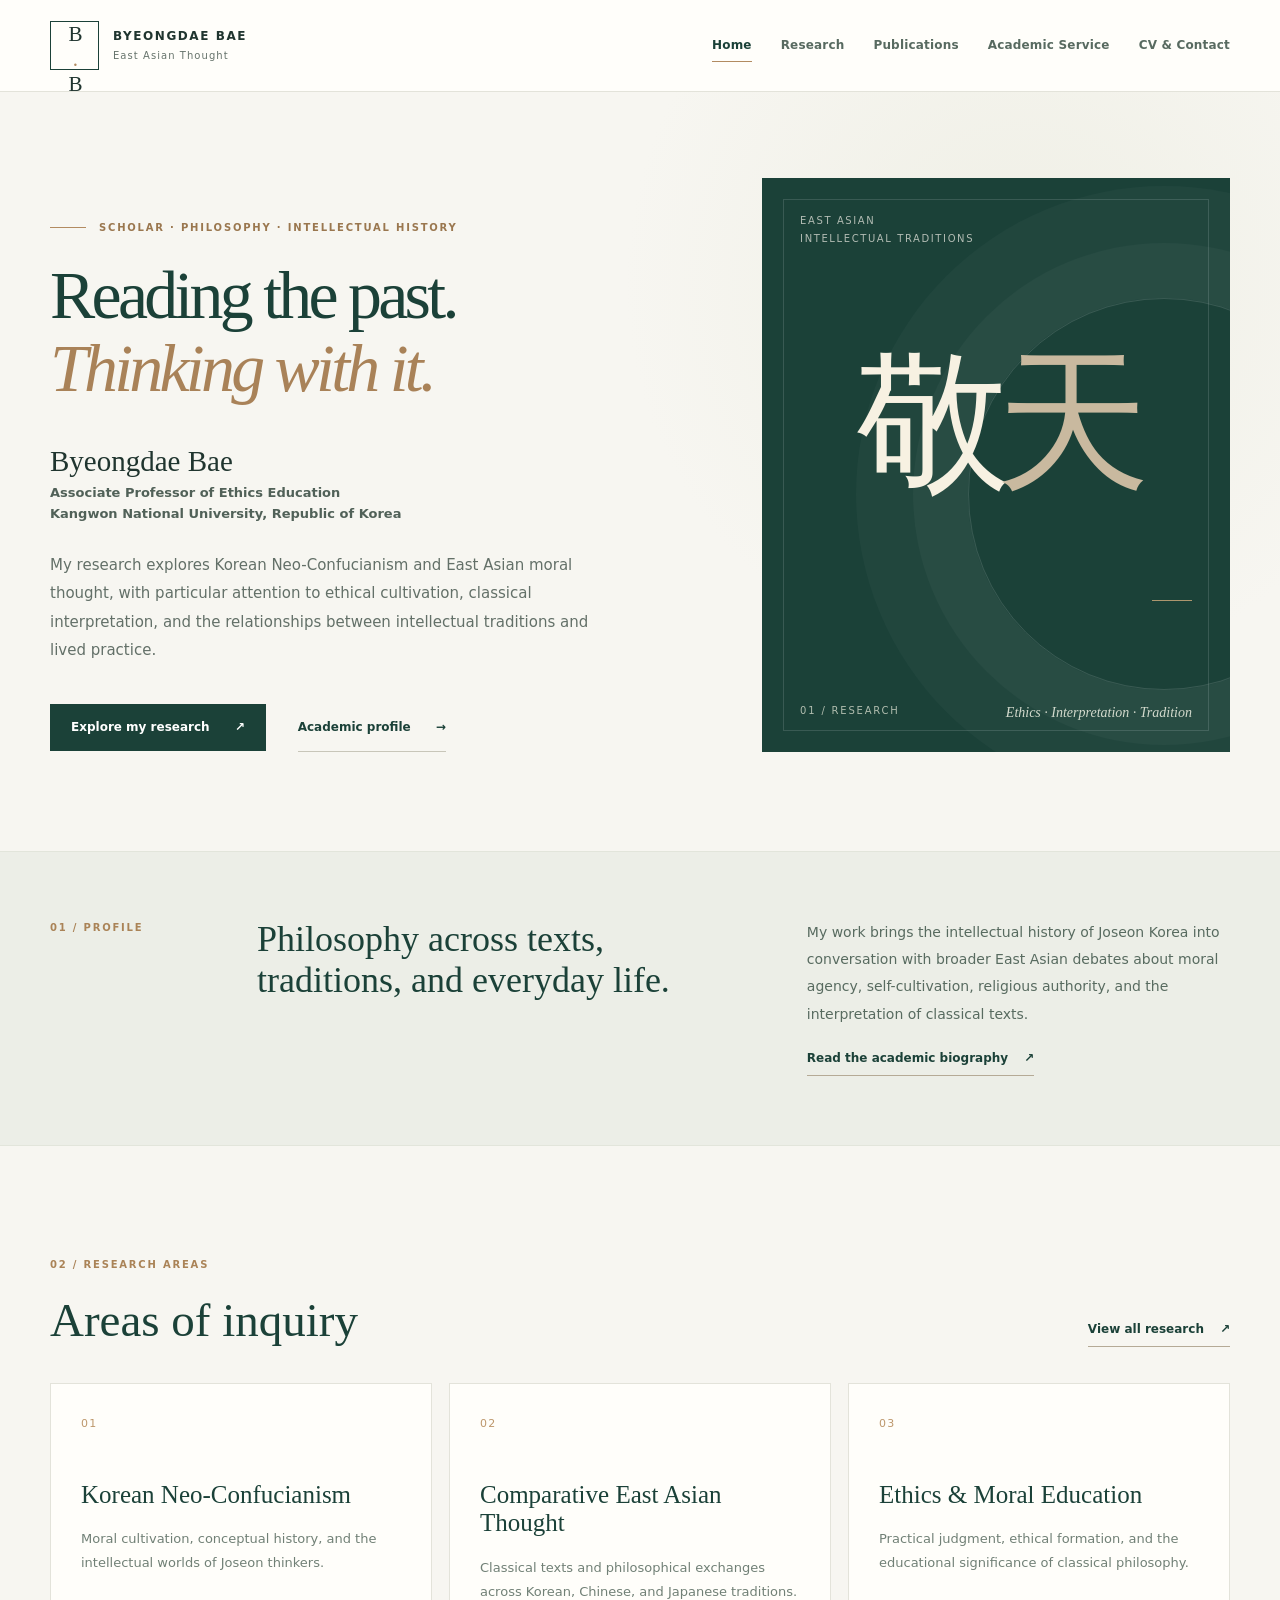
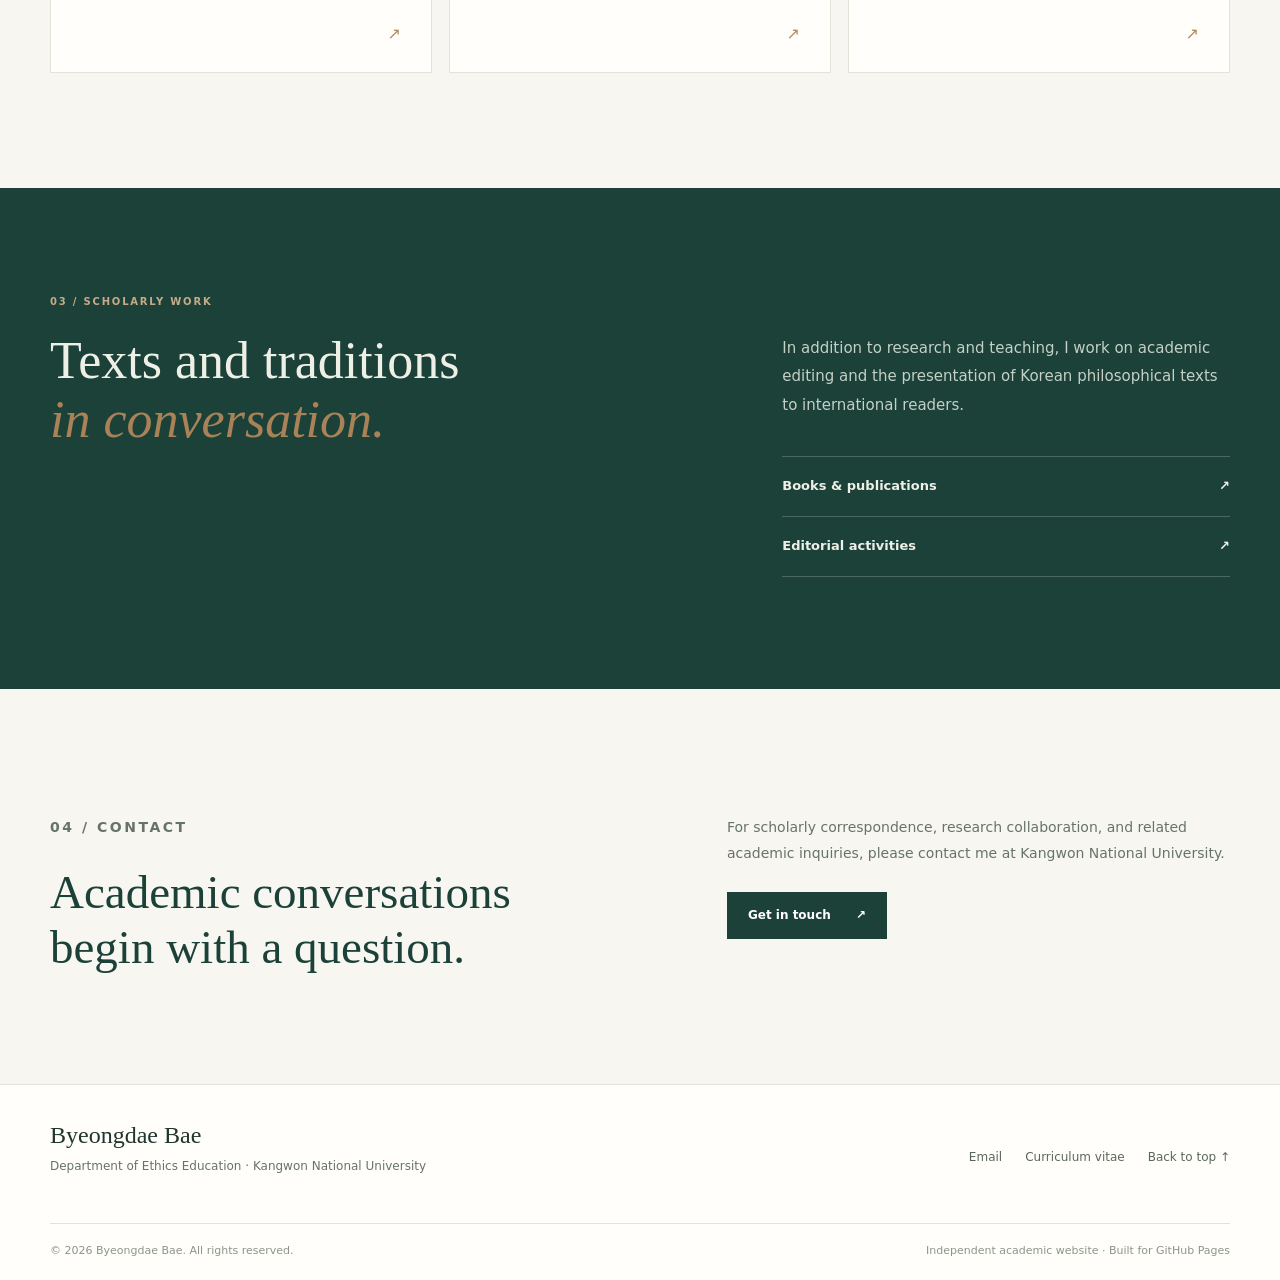
==== index.html @ e77b4639 "Launch Byeongdae Bae academic website" ====
<!doctype html>
<html lang="en"><head><meta charset="utf-8"><meta name="viewport" content="width=device-width, initial-scale=1"><meta name="color-scheme" content="light">
<title>East Asian Thought &amp; Moral Philosophy | Byeongdae Bae</title><meta name="description" content="Academic website of Byeongdae Bae, Associate Professor of Ethics Education at Kangwon National University."><meta name="author" content="Byeongdae Bae">
<meta property="og:type" content="website"><meta property="og:site_name" content="Byeongdae Bae — East Asian Thought"><meta property="og:title" content="East Asian Thought &amp; Moral Philosophy | Byeongdae Bae"><meta property="og:description" content="Academic website of Byeongdae Bae, Associate Professor of Ethics Education at Kangwon National University."><meta property="og:url" content="https://byongdae123-sketch.github.io/index.html">
<link rel="canonical" href="https://byongdae123-sketch.github.io/index.html"><link rel="icon" href="assets/favicon.svg" type="image/svg+xml"><link rel="stylesheet" href="assets/style.css">
</head><body><a class="skip-link" href="#content">Skip to content</a>
<header class="site-header" id="top"><div class="shell nav-shell">
<a class="brand" href="index.html" aria-label="Byeongdae Bae homepage"><span class="brand-mark">B<span class="mark-dot">.</span>B</span><span class="brand-words">BYEONGDAE BAE<small>East Asian Thought</small></span></a>
<button class="nav-toggle" type="button" aria-expanded="false" aria-controls="primary-navigation" aria-label="Open navigation"><span></span><span></span><span></span></button>
<nav class="primary-nav" id="primary-navigation" aria-label="Primary navigation"><a href="index.html" aria-current="page" class="active">Home</a>
<a href="research.html">Research</a>
<a href="publications.html">Publications</a>
<a href="academic-service.html">Academic Service</a>
<a href="cv.html">CV & Contact</a></nav></div></header><main id="content"><section class="hero"><div class="shell hero-grid"><div class="hero-copy"><p class="eyebrow"><span class="eyebrow-line"></span> SCHOLAR · PHILOSOPHY · INTELLECTUAL HISTORY</p>
<h1>Reading the past.<br><em>Thinking with it.</em></h1>
<p class="hero-lead">Byeongdae Bae</p>
<p class="hero-role">Associate Professor of Ethics Education<br>Kangwon National University, Republic of Korea</p>
<p class="hero-desc">My research explores Korean Neo-Confucianism and East Asian moral thought, with particular attention to ethical cultivation, classical interpretation, and the relationships between intellectual traditions and lived practice.</p>
<div class="hero-actions"><a class="button button-primary" href="research.html">Explore my research <span aria-hidden="true">↗</span></a><a class="button button-text" href="cv.html">Academic profile <span aria-hidden="true">→</span></a></div></div>
<div class="hero-art" aria-label="Decorative typographic composition with Chinese characters for reverence and Heaven" role="img"><div class="art-top">EAST ASIAN<br>INTELLECTUAL TRADITIONS</div><div class="art-characters" aria-hidden="true">敬<span>天</span></div><div class="art-rule"></div><p>Ethics · Interpretation · Tradition</p><div class="art-index">01 / RESEARCH</div></div></div></section>
<section class="intro-band"><div class="shell band-grid"><span class="section-index">01 / PROFILE</span><div><h2>Philosophy across texts,<br>traditions, and everyday life.</h2></div><div><p>My work brings the intellectual history of Joseon Korea into conversation with broader East Asian debates about moral agency, self-cultivation, religious authority, and the interpretation of classical texts.</p><a class="inline-link" href="cv.html">Read the academic biography <span aria-hidden="true">↗</span></a></div></div></section>
<section class="section shell"><div class="section-heading"><div><p class="section-index">02 / RESEARCH AREAS</p><h2>Areas of inquiry</h2></div><a class="inline-link" href="research.html">View all research <span aria-hidden="true">↗</span></a></div>
<div class="research-grid"><a class="research-card" href="research.html#neo-confucianism"><span class="card-no">01</span><h3>Korean Neo-Confucianism</h3><p>Moral cultivation, conceptual history, and the intellectual worlds of Joseon thinkers.</p><span class="card-arrow">↗</span></a>
<a class="research-card" href="research.html#comparative"><span class="card-no">02</span><h3>Comparative East Asian Thought</h3><p>Classical texts and philosophical exchanges across Korean, Chinese, and Japanese traditions.</p><span class="card-arrow">↗</span></a>
<a class="research-card" href="research.html#ethics"><span class="card-no">03</span><h3>Ethics & Moral Education</h3><p>Practical judgment, ethical formation, and the educational significance of classical philosophy.</p><span class="card-arrow">↗</span></a></div></section>
<section class="dark-panel"><div class="shell dark-grid"><div><p class="section-index section-index-light">03 / SCHOLARLY WORK</p><h2>Texts and traditions<br><em>in conversation.</em></h2></div><div class="dark-copy"><p>In addition to research and teaching, I work on academic editing and the presentation of Korean philosophical texts to international readers.</p><div class="dark-links"><a href="publications.html">Books & publications <span>↗</span></a><a href="academic-service.html">Editorial activities <span>↗</span></a></div></div></div></section>
<section class="section shell final-cta"><div><p class="section-index">04 / CONTACT</p><h2>Academic conversations<br>begin with a question.</h2></div><div><p>For scholarly correspondence, research collaboration, and related academic inquiries, please contact me at Kangwon National University.</p><a class="button button-primary" href="mailto:ethicslove@kangwon.ac.kr">Get in touch <span aria-hidden="true">↗</span></a></div></section></main><footer class="site-footer"><div class="shell footer-inner"><div><strong>Byeongdae Bae</strong><p>Department of Ethics Education · Kangwon National University</p></div><div class="footer-links"><a href="mailto:ethicslove@kangwon.ac.kr">Email</a><a href="cv.html">Curriculum vitae</a><a href="#top">Back to top ↑</a></div></div><div class="shell footer-bottom"><span>© <span id="year">2026</span> Byeongdae Bae. All rights reserved.</span><span>Independent academic website · Built for GitHub Pages</span></div></footer>
<script src="assets/main.js" defer></script></body></html>
---- assets/style.css ----
:root{--cream:#f7f6f1;--paper:#fffefa;--ink:#20352f;--green:#1b4138;--muted:#66736b;--copper:#b28b61;--border:#e3e3da;--serif:Georgia,"Times New Roman",serif;--sans:system-ui,-apple-system,"Segoe UI",Arial,sans-serif}
*{box-sizing:border-box}html{scroll-behavior:smooth}body{margin:0;background:var(--cream);color:var(--ink);font:16px/1.75 var(--sans);-webkit-font-smoothing:antialiased}a{color:inherit;text-decoration:none}a:hover{color:#a87943}a:focus-visible,button:focus-visible{outline:3px solid var(--copper);outline-offset:4px}h1,h2,h3{font:400 1em/1.15 var(--serif);margin:0}h1{letter-spacing:-.045em}p{margin:.3rem 0 1rem}.shell{width:min(1180px,calc(100% - 88px));margin-inline:auto}.skip-link{position:absolute;top:-70px;left:12px;background:var(--green);color:#fff;padding:9px 17px;z-index:100}.skip-link:focus{top:10px}.site-header{background:var(--paper);border-bottom:1px solid var(--border);position:relative;z-index:20}.nav-shell{min-height:91px;display:flex;align-items:center;justify-content:space-between;gap:25px}.brand{display:flex;gap:14px;align-items:center;min-width:230px}.brand-mark{border:1px solid var(--green);width:49px;height:49px;display:grid;place-items:center;font:21px var(--serif);letter-spacing:-.09em}.mark-dot{color:var(--copper)}.brand-words{font-size:12px;line-height:1.3;font-weight:730;letter-spacing:.13em}.brand-words small{display:block;font-size:10px;font-weight:400;letter-spacing:.105em;color:var(--muted);margin-top:4px}.primary-nav{display:flex;align-items:center;gap:29px}.primary-nav a{font-size:12px;font-weight:600;color:#586a60;letter-spacing:.015em;padding:13px 0;white-space:nowrap;position:relative}.primary-nav a.active,.primary-nav a:hover{color:var(--green)}.primary-nav a.active:after{content:"";position:absolute;left:0;right:0;bottom:7px;height:1px;background:var(--copper)}.nav-toggle{display:none}.hero{overflow:hidden;background:radial-gradient(circle at 80% 25%,#efefe5 0,transparent 34%),var(--cream)}.hero-grid{display:grid;grid-template-columns:1.16fr .84fr;align-items:stretch;gap:66px;padding:86px 0 99px}.hero-copy{padding-top:38px}.eyebrow{display:flex;align-items:center;gap:13px;font-size:10px;letter-spacing:.18em;font-weight:700;color:#9a774f;line-height:1.4}.eyebrow-line{width:36px;height:1px;background:var(--copper)}.hero h1{font-size:clamp(52px,5.3vw,86px);line-height:1.08;margin:24px 0 40px;letter-spacing:-.055em;color:var(--green)}.hero h1 em,.dark-panel h2 em{font-weight:400;color:#a98258}.hero-lead{font:29px var(--serif);margin:0 0 4px}.hero-role{font-size:13px;line-height:1.6;font-weight:630;color:#516158;margin-bottom:26px}.hero-desc{max-width:540px;color:#637068;line-height:1.9;font-size:15px}.hero-actions{display:flex;align-items:center;gap:32px;margin-top:39px;flex-wrap:wrap}.button{display:inline-flex;align-items:center;justify-content:center;gap:25px;padding:13px 21px;min-height:46px;font-size:12px;font-weight:700;transition:.2s}.button:hover{transform:translateY(-2px)}.button-primary{background:var(--green);color:white}.button-primary:hover{background:#326154;color:#fff}.button-text{padding-left:0;padding-right:0;border-bottom:1px solid #c8c6b9;color:var(--green)}.hero-art{min-height:560px;background:var(--green);color:#f2f0e8;position:relative;overflow:hidden;display:flex;flex-direction:column;justify-content:space-between;padding:34px 38px 31px;isolation:isolate}.hero-art:before{content:"";position:absolute;inset:21px;border:1px solid #fff2;z-index:-1}.hero-art:after{content:"";position:absolute;right:-130px;top:120px;width:390px;height:390px;border:1px solid #fff2;border-radius:50%;box-shadow:0 0 0 55px #ffffff08,0 0 0 112px #ffffff07;z-index:-1}.art-top{font-size:10px;letter-spacing:.16em;line-height:1.8;opacity:.7}.art-characters{align-self:center;font-family:"Noto Serif CJK KR","Nanum Myeongjo","Songti SC",serif;font-size:clamp(105px,12vw,184px);line-height:1;color:#f7f1e2;letter-spacing:-.09em;white-space:nowrap}.art-characters span{color:#c9b99f}.art-rule{width:40px;height:1px;background:#ad966e;margin-left:auto}.hero-art p{text-align:right;font:italic 14px var(--serif);color:#d2d9cc;margin-bottom:0}.art-index{font-size:10px;letter-spacing:.18em;color:#b1bdaf;position:absolute;bottom:32px;left:38px}.intro-band{background:#eceee7;border-block:1px solid #e2e5db}.band-grid{display:grid;grid-template-columns:165px 1.2fr 1fr;gap:42px;padding:67px 0 69px;align-items:start}.section-index{color:#aa8357;letter-spacing:.18em;font-size:10px;font-weight:750;margin:0 0 20px}.intro-band h2{font-size:36px;color:var(--green)}.intro-band p{font-size:14px;color:#586b60;line-height:1.95;margin:0 0 15px}.inline-link{font-size:12px;color:var(--green);border-bottom:1px solid #b5aa96;padding-bottom:6px;font-weight:700;display:inline-flex;gap:16px;align-items:center}.section{padding:110px 0 115px}.section-heading{display:flex;align-items:flex-end;justify-content:space-between;margin-bottom:36px;gap:25px}.section-heading h2,.final-cta h2{font-size:47px;color:var(--green)}.research-grid{display:grid;grid-template-columns:repeat(3,1fr);gap:17px}.research-card{min-height:287px;background:var(--paper);padding:30px 30px 24px;border:1px solid var(--border);display:flex;flex-direction:column;position:relative;transition:.2s}.research-card:hover{border-color:#b8a28b;transform:translateY(-3px);color:var(--ink)}.card-no{font-size:11px;letter-spacing:.12em;color:#bd976b}.research-card h3{font-size:25px;margin:47px 0 13px;color:var(--green)}.research-card p{color:#718076;font-size:13px;line-height:1.85}.card-arrow{margin-top:auto;align-self:flex-end;color:var(--copper)}.dark-panel{background:var(--green);color:#eef0e7}.dark-grid{padding:105px 0 112px;display:grid;grid-template-columns:1.18fr .82fr;gap:88px}.section-index-light{color:#c6ab89}.dark-panel h2{font-size:52px}.dark-copy{padding-top:36px}.dark-copy p{font-size:15px;color:#c5d0c6;line-height:1.9;margin-bottom:37px}.dark-links{border-top:1px solid #ffffff35}.dark-links a{display:flex;justify-content:space-between;padding:18px 0;border-bottom:1px solid #ffffff35;font-size:13px;font-weight:700}.dark-links a:hover{color:#d8b187}.final-cta{display:grid;grid-template-columns:1fr .85fr;gap:85px;padding:100px 0 110px}.final-cta p{font-size:14px;line-height:1.9;color:var(--muted);margin:25px 0}.site-footer{background:var(--paper);border-top:1px solid var(--border)}.footer-inner{display:flex;justify-content:space-between;gap:25px;padding:37px 0 30px}.footer-inner strong{font:24px var(--serif)}.footer-inner p{color:var(--muted);font-size:12px}.footer-links{display:flex;gap:23px;font-size:12px;color:#5b675d;align-items:center}.footer-bottom{display:flex;justify-content:space-between;border-top:1px solid var(--border);padding:17px 0 19px;color:#8b958b;font-size:11px;gap:15px}.page-hero{padding:83px 0 76px;border-bottom:1px solid var(--border)}.page-hero h1{font-size:clamp(56px,7.4vw,95px);color:var(--green);margin:17px 0 18px}.page-intro{font:22px/1.55 var(--serif);color:#596a5f;max-width:780px;margin:0}.page-body{padding:35px 0 100px}.topic{display:grid;grid-template-columns:125px 1fr;gap:40px;border-bottom:1px solid var(--border);padding:49px 0 53px;scroll-margin-top:30px}.topic-num{font-size:13px;color:#b59162;letter-spacing:.1em}.topic h2{font-size:36px;color:var(--green);margin:0 0 17px}.topic p{max-width:795px;color:#5f7165;line-height:1.95;font-size:15px}.topic-tags{display:flex;flex-wrap:wrap;gap:10px;margin-top:25px}.topic-tags span{font-size:11px;border:1px solid #d8d9ce;padding:6px 11px;color:#758278;background:#fdfcf8}.understated-cta{border-top:1px solid var(--border);padding:44px 0 94px}.understated-cta h2{font-size:31px}.understated-cta p{font-size:14px;color:var(--muted)}.pub-section{padding:42px 0 56px;border-bottom:1px solid var(--border)}.pub-section h2{font-size:37px;color:var(--green);margin-bottom:22px}.publication{background:#fffefa;border:1px solid var(--border);padding:27px 31px;margin:15px 0}.publication.featured-pub{border-left:4px solid var(--copper)}.pub-label{font-size:10px;font-weight:700;color:#a9855c;letter-spacing:.15em;margin:0 0 14px}.publication h2{font-size:31px}.publication h3{font-size:27px;color:var(--green);max-width:800px;line-height:1.33;margin:0 0 18px}.publication p{font-size:14px;line-height:1.85;color:#5b6c61;max-width:820px}.publication .pub-note{color:#849087;font-size:12px}.cv-layout{padding:80px 0 105px;display:grid;grid-template-columns:minmax(0,1fr) 325px;gap:92px}.cv-section{padding-bottom:34px;margin-bottom:35px;border-bottom:1px solid var(--border)}.cv-section h2{font-size:33px;color:var(--green);margin-bottom:24px}.cv-row{display:grid;grid-template-columns:128px 1fr;gap:23px;margin:22px 0}.cv-row>span{font-size:12px;color:#aa8357}.cv-row strong{font-size:14px;color:#28483f}.cv-row p{font-size:13px;line-height:1.75;color:#68776c}.contact-card{background:var(--green);padding:30px 27px;color:white}.contact-card h2{font-size:29px;margin:16px 0}.contact-card p{font-size:13px;line-height:1.85;color:#d3dbd0}.contact-card .eyebrow{color:#d0b08d}.email-link{display:inline-block;word-break:break-word;border-bottom:1px solid #b1a080;font-size:13px;padding-bottom:5px;margin:16px 0;color:#fff}.email-link:hover{color:#e6c5a0}.contact-card .contact-small{font-size:12px;color:#b8c9be}.aside-note{padding:33px 5px}.aside-note h3{font-size:22px}.aside-note p{font-size:13px;line-height:1.85;color:#67776b}.error-hero{min-height:62vh}.error-hero .button{margin-top:30px}
@media(max-width:1020px){.shell{width:min(100% - 52px,1180px)}.primary-nav{gap:14px}.primary-nav a{font-size:11px}.hero-grid{gap:35px}.hero-art{min-height:490px}.band-grid{grid-template-columns:110px 1fr 1fr;gap:23px}.intro-band h2{font-size:30px}.research-card{padding:24px}.research-card h3{font-size:22px}.cv-layout{gap:40px}}
@media(max-width:760px){.shell{width:min(100% - 36px,1180px)}.nav-shell{min-height:76px}.brand{min-width:0}.brand-mark{height:43px;width:43px}.nav-toggle{display:flex;width:42px;height:42px;flex-direction:column;justify-content:center;gap:6px;border:1px solid #d5d9d0;background:transparent;padding:10px;cursor:pointer}.nav-toggle span{width:100%;height:1px;background:var(--green)}.primary-nav{display:none;position:absolute;top:76px;left:0;right:0;flex-direction:column;align-items:stretch;background:var(--paper);padding:10px 19px 22px;box-shadow:0 20px 26px #20352f16;border-bottom:1px solid var(--border);gap:0}.primary-nav.open{display:flex}.primary-nav a{font-size:13px;padding:11px 5px;border-bottom:1px solid var(--border)}.primary-nav a.active:after{display:none}.hero-grid{grid-template-columns:1fr;gap:36px;padding:35px 0 55px}.hero-copy{padding-top:5px}.hero h1{font-size:clamp(49px,10vw,70px);margin:20px 0 28px}.hero-art{min-height:360px}.art-characters{font-size:130px}.hero-actions{gap:20px}.band-grid{grid-template-columns:1fr;gap:12px;padding:44px 0 47px}.intro-band h2{font-size:33px}.section{padding:69px 0 76px}.section-heading h2,.final-cta h2{font-size:38px}.research-grid{grid-template-columns:1fr}.research-card{min-height:226px}.research-card h3{margin-top:26px}.dark-grid{grid-template-columns:1fr;gap:5px;padding:72px 0}.dark-panel h2{font-size:40px}.dark-copy{padding-top:13px}.final-cta{grid-template-columns:1fr;gap:8px;padding:65px 0 70px}.footer-inner,.footer-bottom{flex-direction:column;gap:14px}.footer-links{flex-wrap:wrap}.page-hero{padding:54px 0 55px}.page-hero h1{font-size:58px}.page-intro{font-size:20px}.topic{grid-template-columns:1fr;gap:4px;padding:39px 0}.topic h2{font-size:30px}.cv-layout{grid-template-columns:1fr;gap:15px;padding-top:55px}.publication{padding:23px}.publication h3{font-size:24px}}
@media(max-width:460px){.brand-words{font-size:10px}.brand-words small{font-size:9px}.hero h1{font-size:44px}.hero-lead{font-size:25px}.hero-art{min-height:300px;padding:28px}.art-characters{font-size:100px}.art-index{left:28px;bottom:25px}.hero-actions{align-items:flex-start}.button-text{font-size:11px}.cv-row{grid-template-columns:1fr;gap:3px}.section-heading{align-items:flex-start;flex-direction:column}.page-hero h1{font-size:50px}}
@media(prefers-reduced-motion:reduce){html{scroll-behavior:auto}*,*::before,*::after{transition:none!important}}@media print{.site-header,.site-footer,.hero-actions,.button,.nav-toggle{display:none!important}body{background:white;color:black}.shell{width:100%}.page-hero{padding:25px 0}.cv-layout{grid-template-columns:1fr 250px;gap:28px}.contact-card{background:white;color:black;border:1px solid #aaa}}
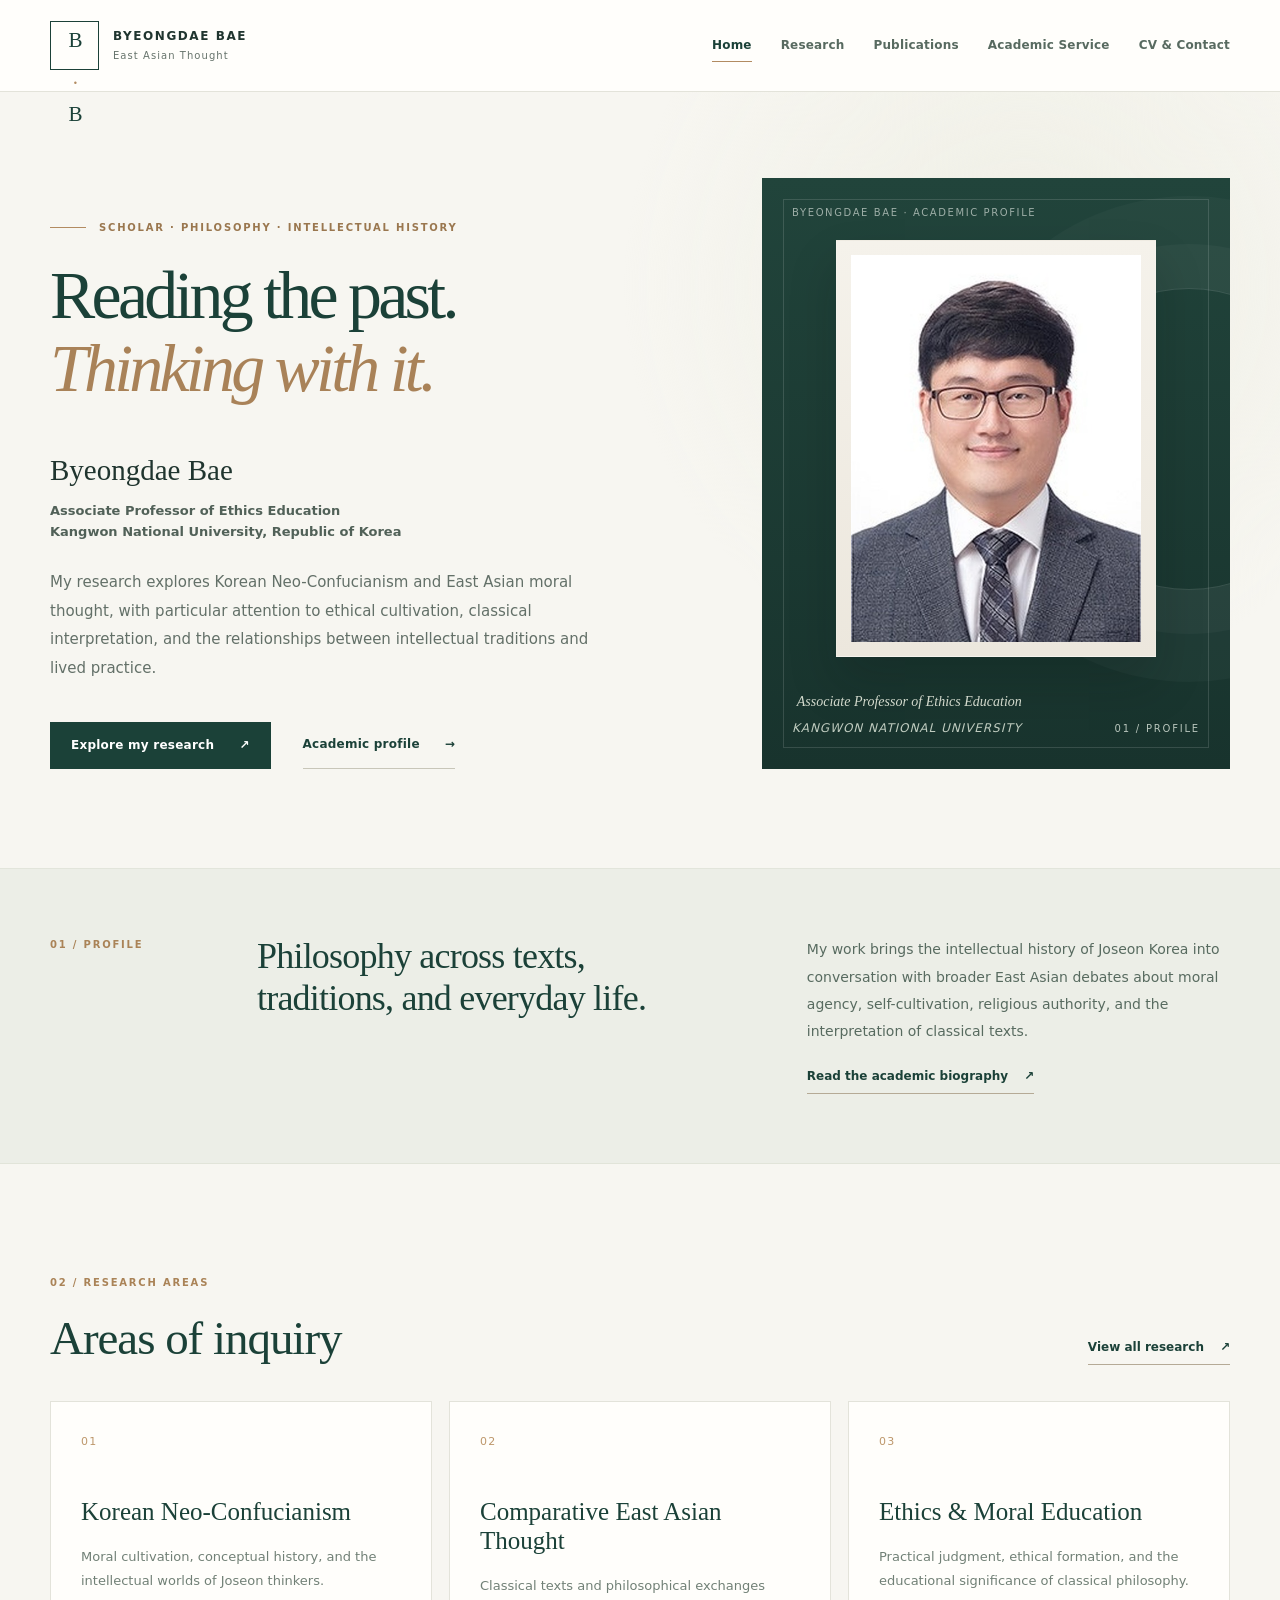
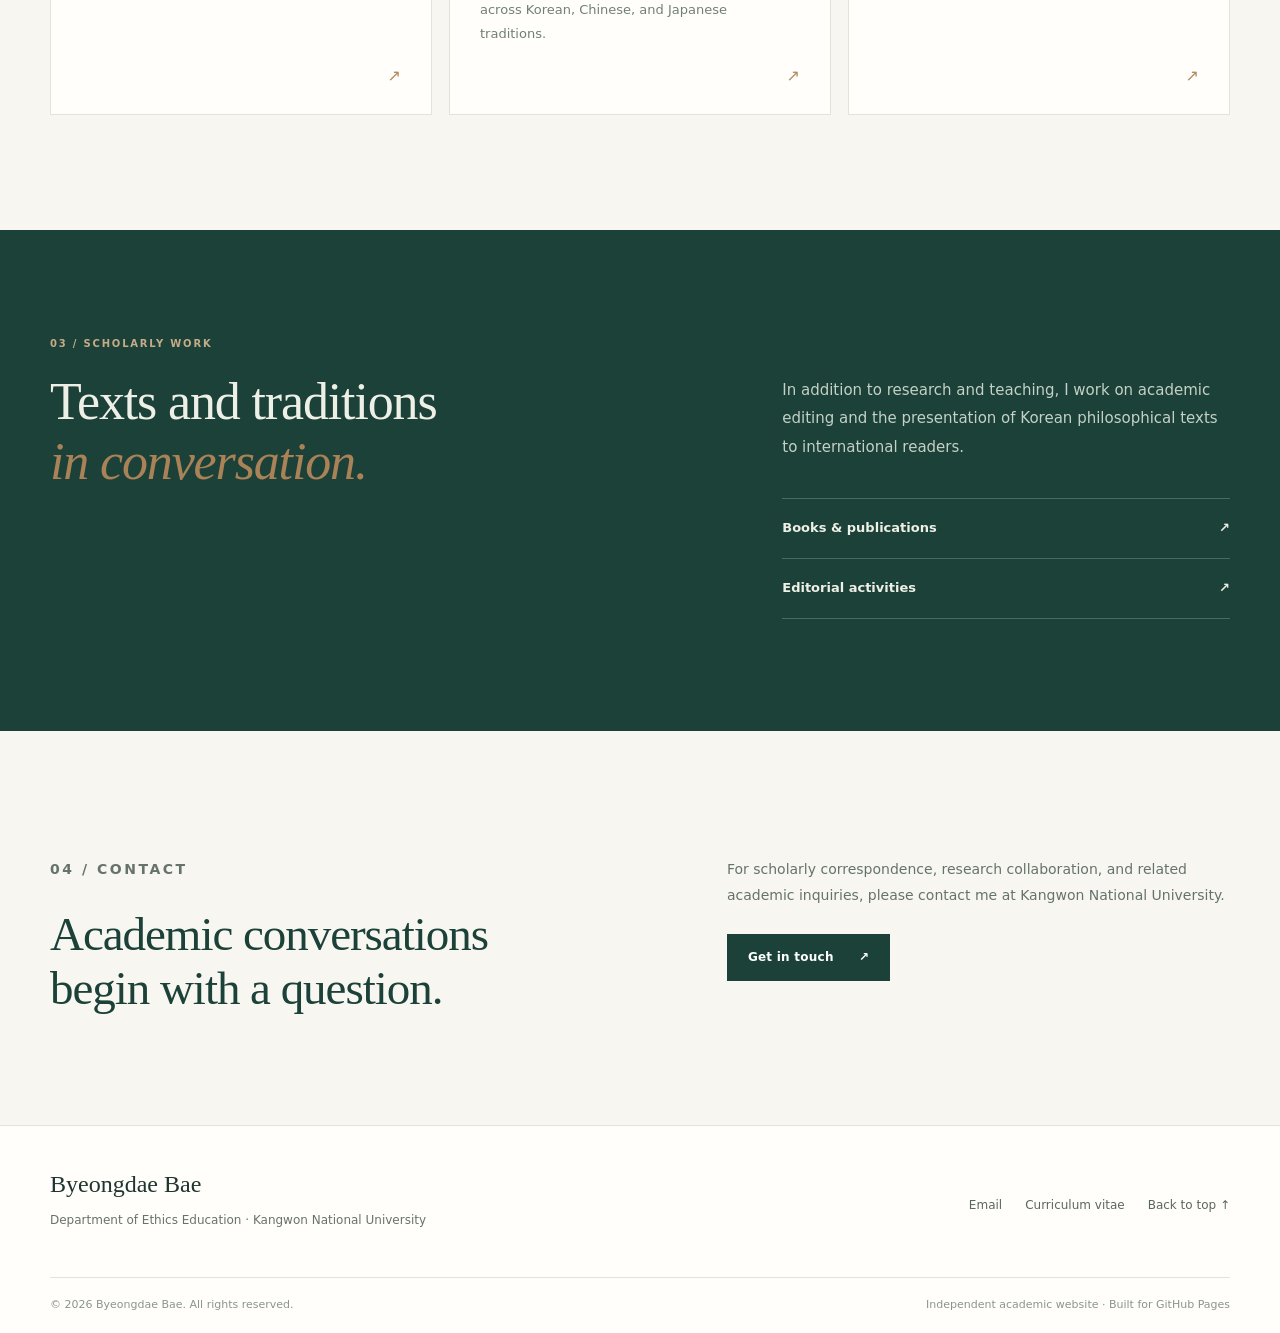
==== commit e4f854b9: "Add professional photos to homepage and academic CV" ====
--- a/index.html
+++ b/index.html
@@ -17,7 +17,7 @@
 <p class="hero-role">Associate Professor of Ethics Education<br>Kangwon National University, Republic of Korea</p>
 <p class="hero-desc">My research explores Korean Neo-Confucianism and East Asian moral thought, with particular attention to ethical cultivation, classical interpretation, and the relationships between intellectual traditions and lived practice.</p>
 <div class="hero-actions"><a class="button button-primary" href="research.html">Explore my research <span aria-hidden="true">↗</span></a><a class="button button-text" href="cv.html">Academic profile <span aria-hidden="true">→</span></a></div></div>
-<div class="hero-art" aria-label="Decorative typographic composition with Chinese characters for reverence and Heaven" role="img"><div class="art-top">EAST ASIAN<br>INTELLECTUAL TRADITIONS</div><div class="art-characters" aria-hidden="true">敬<span>天</span></div><div class="art-rule"></div><p>Ethics · Interpretation · Tradition</p><div class="art-index">01 / RESEARCH</div></div></div></section>
+<div class="hero-art hero-portrait" aria-label="Portrait of Byeongdae Bae"><div class="portrait-meta">BYEONGDAE BAE · ACADEMIC PROFILE</div><figure class="portrait-frame"><img src="assets/profile-headshot.jpg" alt="Portrait of Byeongdae Bae in a suit and tie."></figure><div class="portrait-note"><p class="portrait-caption">Associate Professor of Ethics Education<span>Kangwon National University</span></p><div class="art-index">01 / PROFILE</div></div></div></div></section>
 <section class="intro-band"><div class="shell band-grid"><span class="section-index">01 / PROFILE</span><div><h2>Philosophy across texts,<br>traditions, and everyday life.</h2></div><div><p>My work brings the intellectual history of Joseon Korea into conversation with broader East Asian debates about moral agency, self-cultivation, religious authority, and the interpretation of classical texts.</p><a class="inline-link" href="cv.html">Read the academic biography <span aria-hidden="true">↗</span></a></div></div></section>
 <section class="section shell"><div class="section-heading"><div><p class="section-index">02 / RESEARCH AREAS</p><h2>Areas of inquiry</h2></div><a class="inline-link" href="research.html">View all research <span aria-hidden="true">↗</span></a></div>
 <div class="research-grid"><a class="research-card" href="research.html#neo-confucianism"><span class="card-no">01</span><h3>Korean Neo-Confucianism</h3><p>Moral cultivation, conceptual history, and the intellectual worlds of Joseon thinkers.</p><span class="card-arrow">↗</span></a>
--- a/assets/style.css
+++ b/assets/style.css
@@ -1,6 +1,11 @@
-:root{--cream:#f7f6f1;--paper:#fffefa;--ink:#20352f;--green:#1b4138;--muted:#66736b;--copper:#b28b61;--border:#e3e3da;--serif:Georgia,"Times New Roman",serif;--sans:system-ui,-apple-system,"Segoe UI",Arial,sans-serif}
-*{box-sizing:border-box}html{scroll-behavior:smooth}body{margin:0;background:var(--cream);color:var(--ink);font:16px/1.75 var(--sans);-webkit-font-smoothing:antialiased}a{color:inherit;text-decoration:none}a:hover{color:#a87943}a:focus-visible,button:focus-visible{outline:3px solid var(--copper);outline-offset:4px}h1,h2,h3{font:400 1em/1.15 var(--serif);margin:0}h1{letter-spacing:-.045em}p{margin:.3rem 0 1rem}.shell{width:min(1180px,calc(100% - 88px));margin-inline:auto}.skip-link{position:absolute;top:-70px;left:12px;background:var(--green);color:#fff;padding:9px 17px;z-index:100}.skip-link:focus{top:10px}.site-header{background:var(--paper);border-bottom:1px solid var(--border);position:relative;z-index:20}.nav-shell{min-height:91px;display:flex;align-items:center;justify-content:space-between;gap:25px}.brand{display:flex;gap:14px;align-items:center;min-width:230px}.brand-mark{border:1px solid var(--green);width:49px;height:49px;display:grid;place-items:center;font:21px var(--serif);letter-spacing:-.09em}.mark-dot{color:var(--copper)}.brand-words{font-size:12px;line-height:1.3;font-weight:730;letter-spacing:.13em}.brand-words small{display:block;font-size:10px;font-weight:400;letter-spacing:.105em;color:var(--muted);margin-top:4px}.primary-nav{display:flex;align-items:center;gap:29px}.primary-nav a{font-size:12px;font-weight:600;color:#586a60;letter-spacing:.015em;padding:13px 0;white-space:nowrap;position:relative}.primary-nav a.active,.primary-nav a:hover{color:var(--green)}.primary-nav a.active:after{content:"";position:absolute;left:0;right:0;bottom:7px;height:1px;background:var(--copper)}.nav-toggle{display:none}.hero{overflow:hidden;background:radial-gradient(circle at 80% 25%,#efefe5 0,transparent 34%),var(--cream)}.hero-grid{display:grid;grid-template-columns:1.16fr .84fr;align-items:stretch;gap:66px;padding:86px 0 99px}.hero-copy{padding-top:38px}.eyebrow{display:flex;align-items:center;gap:13px;font-size:10px;letter-spacing:.18em;font-weight:700;color:#9a774f;line-height:1.4}.eyebrow-line{width:36px;height:1px;background:var(--copper)}.hero h1{font-size:clamp(52px,5.3vw,86px);line-height:1.08;margin:24px 0 40px;letter-spacing:-.055em;color:var(--green)}.hero h1 em,.dark-panel h2 em{font-weight:400;color:#a98258}.hero-lead{font:29px var(--serif);margin:0 0 4px}.hero-role{font-size:13px;line-height:1.6;font-weight:630;color:#516158;margin-bottom:26px}.hero-desc{max-width:540px;color:#637068;line-height:1.9;font-size:15px}.hero-actions{display:flex;align-items:center;gap:32px;margin-top:39px;flex-wrap:wrap}.button{display:inline-flex;align-items:center;justify-content:center;gap:25px;padding:13px 21px;min-height:46px;font-size:12px;font-weight:700;transition:.2s}.button:hover{transform:translateY(-2px)}.button-primary{background:var(--green);color:white}.button-primary:hover{background:#326154;color:#fff}.button-text{padding-left:0;padding-right:0;border-bottom:1px solid #c8c6b9;color:var(--green)}.hero-art{min-height:560px;background:var(--green);color:#f2f0e8;position:relative;overflow:hidden;display:flex;flex-direction:column;justify-content:space-between;padding:34px 38px 31px;isolation:isolate}.hero-art:before{content:"";position:absolute;inset:21px;border:1px solid #fff2;z-index:-1}.hero-art:after{content:"";position:absolute;right:-130px;top:120px;width:390px;height:390px;border:1px solid #fff2;border-radius:50%;box-shadow:0 0 0 55px #ffffff08,0 0 0 112px #ffffff07;z-index:-1}.art-top{font-size:10px;letter-spacing:.16em;line-height:1.8;opacity:.7}.art-characters{align-self:center;font-family:"Noto Serif CJK KR","Nanum Myeongjo","Songti SC",serif;font-size:clamp(105px,12vw,184px);line-height:1;color:#f7f1e2;letter-spacing:-.09em;white-space:nowrap}.art-characters span{color:#c9b99f}.art-rule{width:40px;height:1px;background:#ad966e;margin-left:auto}.hero-art p{text-align:right;font:italic 14px var(--serif);color:#d2d9cc;margin-bottom:0}.art-index{font-size:10px;letter-spacing:.18em;color:#b1bdaf;position:absolute;bottom:32px;left:38px}.intro-band{background:#eceee7;border-block:1px solid #e2e5db}.band-grid{display:grid;grid-template-columns:165px 1.2fr 1fr;gap:42px;padding:67px 0 69px;align-items:start}.section-index{color:#aa8357;letter-spacing:.18em;font-size:10px;font-weight:750;margin:0 0 20px}.intro-band h2{font-size:36px;color:var(--green)}.intro-band p{font-size:14px;color:#586b60;line-height:1.95;margin:0 0 15px}.inline-link{font-size:12px;color:var(--green);border-bottom:1px solid #b5aa96;padding-bottom:6px;font-weight:700;display:inline-flex;gap:16px;align-items:center}.section{padding:110px 0 115px}.section-heading{display:flex;align-items:flex-end;justify-content:space-between;margin-bottom:36px;gap:25px}.section-heading h2,.final-cta h2{font-size:47px;color:var(--green)}.research-grid{display:grid;grid-template-columns:repeat(3,1fr);gap:17px}.research-card{min-height:287px;background:var(--paper);padding:30px 30px 24px;border:1px solid var(--border);display:flex;flex-direction:column;position:relative;transition:.2s}.research-card:hover{border-color:#b8a28b;transform:translateY(-3px);color:var(--ink)}.card-no{font-size:11px;letter-spacing:.12em;color:#bd976b}.research-card h3{font-size:25px;margin:47px 0 13px;color:var(--green)}.research-card p{color:#718076;font-size:13px;line-height:1.85}.card-arrow{margin-top:auto;align-self:flex-end;color:var(--copper)}.dark-panel{background:var(--green);color:#eef0e7}.dark-grid{padding:105px 0 112px;display:grid;grid-template-columns:1.18fr .82fr;gap:88px}.section-index-light{color:#c6ab89}.dark-panel h2{font-size:52px}.dark-copy{padding-top:36px}.dark-copy p{font-size:15px;color:#c5d0c6;line-height:1.9;margin-bottom:37px}.dark-links{border-top:1px solid #ffffff35}.dark-links a{display:flex;justify-content:space-between;padding:18px 0;border-bottom:1px solid #ffffff35;font-size:13px;font-weight:700}.dark-links a:hover{color:#d8b187}.final-cta{display:grid;grid-template-columns:1fr .85fr;gap:85px;padding:100px 0 110px}.final-cta p{font-size:14px;line-height:1.9;color:var(--muted);margin:25px 0}.site-footer{background:var(--paper);border-top:1px solid var(--border)}.footer-inner{display:flex;justify-content:space-between;gap:25px;padding:37px 0 30px}.footer-inner strong{font:24px var(--serif)}.footer-inner p{color:var(--muted);font-size:12px}.footer-links{display:flex;gap:23px;font-size:12px;color:#5b675d;align-items:center}.footer-bottom{display:flex;justify-content:space-between;border-top:1px solid var(--border);padding:17px 0 19px;color:#8b958b;font-size:11px;gap:15px}.page-hero{padding:83px 0 76px;border-bottom:1px solid var(--border)}.page-hero h1{font-size:clamp(56px,7.4vw,95px);color:var(--green);margin:17px 0 18px}.page-intro{font:22px/1.55 var(--serif);color:#596a5f;max-width:780px;margin:0}.page-body{padding:35px 0 100px}.topic{display:grid;grid-template-columns:125px 1fr;gap:40px;border-bottom:1px solid var(--border);padding:49px 0 53px;scroll-margin-top:30px}.topic-num{font-size:13px;color:#b59162;letter-spacing:.1em}.topic h2{font-size:36px;color:var(--green);margin:0 0 17px}.topic p{max-width:795px;color:#5f7165;line-height:1.95;font-size:15px}.topic-tags{display:flex;flex-wrap:wrap;gap:10px;margin-top:25px}.topic-tags span{font-size:11px;border:1px solid #d8d9ce;padding:6px 11px;color:#758278;background:#fdfcf8}.understated-cta{border-top:1px solid var(--border);padding:44px 0 94px}.understated-cta h2{font-size:31px}.understated-cta p{font-size:14px;color:var(--muted)}.pub-section{padding:42px 0 56px;border-bottom:1px solid var(--border)}.pub-section h2{font-size:37px;color:var(--green);margin-bottom:22px}.publication{background:#fffefa;border:1px solid var(--border);padding:27px 31px;margin:15px 0}.publication.featured-pub{border-left:4px solid var(--copper)}.pub-label{font-size:10px;font-weight:700;color:#a9855c;letter-spacing:.15em;margin:0 0 14px}.publication h2{font-size:31px}.publication h3{font-size:27px;color:var(--green);max-width:800px;line-height:1.33;margin:0 0 18px}.publication p{font-size:14px;line-height:1.85;color:#5b6c61;max-width:820px}.publication .pub-note{color:#849087;font-size:12px}.cv-layout{padding:80px 0 105px;display:grid;grid-template-columns:minmax(0,1fr) 325px;gap:92px}.cv-section{padding-bottom:34px;margin-bottom:35px;border-bottom:1px solid var(--border)}.cv-section h2{font-size:33px;color:var(--green);margin-bottom:24px}.cv-row{display:grid;grid-template-columns:128px 1fr;gap:23px;margin:22px 0}.cv-row>span{font-size:12px;color:#aa8357}.cv-row strong{font-size:14px;color:#28483f}.cv-row p{font-size:13px;line-height:1.75;color:#68776c}.contact-card{background:var(--green);padding:30px 27px;color:white}.contact-card h2{font-size:29px;margin:16px 0}.contact-card p{font-size:13px;line-height:1.85;color:#d3dbd0}.contact-card .eyebrow{color:#d0b08d}.email-link{display:inline-block;word-break:break-word;border-bottom:1px solid #b1a080;font-size:13px;padding-bottom:5px;margin:16px 0;color:#fff}.email-link:hover{color:#e6c5a0}.contact-card .contact-small{font-size:12px;color:#b8c9be}.aside-note{padding:33px 5px}.aside-note h3{font-size:22px}.aside-note p{font-size:13px;line-height:1.85;color:#67776b}.error-hero{min-height:62vh}.error-hero .button{margin-top:30px}
+/* Byeongdae Bae | Independent academic website | no framework or external fonts */
+:root { --cream:#f7f6f1; --paper:#fffefb; --ink:#20352f; --green:#1b4138; --green-2:#294d43; --muted:#66736b; --copper:#b28b61; --border:#e3e3da; --sans:system-ui,-apple-system,BlinkMacSystemFont,"Segoe UI",Arial,sans-serif; --serif:Georgia,"Times New Roman",serif; }
+*{box-sizing:border-box}html{scroll-behavior:smooth}body{margin:0;background:var(--cream);color:var(--ink);font-family:var(--sans);font-size:16px;line-height:1.75;-webkit-font-smoothing:antialiased}a{color:inherit;text-decoration:none}a:hover{color:#a87943}a:focus-visible,button:focus-visible{outline:3px solid #b58b56;outline-offset:4px}p{margin:.3rem 0 1rem}h1,h2,h3{font-family:var(--serif);font-weight:400;line-height:1.15;margin:0}h1{letter-spacing:-.045em}h2{letter-spacing:-.022em}::selection{background:#d6e2d4;color:var(--green)}.shell{width:min(1180px,calc(100% - 88px));margin-inline:auto}.skip-link{position:absolute;top:-70px;left:12px;background:var(--green);color:white;padding:9px 17px;z-index:100}.skip-link:focus{top:10px;color:white}.site-header{border-bottom:1px solid var(--border);background:var(--paper);position:relative;z-index:20}.nav-shell{min-height:91px;display:flex;align-items:center;justify-content:space-between;gap:25px}.brand{display:flex;gap:14px;align-items:center;min-width:230px}.brand-mark{border:1px solid var(--green);width:49px;height:49px;display:grid;place-items:center;font-family:var(--serif);font-size:21px;letter-spacing:-.09em;color:var(--green)}.mark-dot{color:var(--copper)}.brand-words{font-size:12px;line-height:1.3;font-weight:730;letter-spacing:.13em}.brand-words small{display:block;font-size:10px;font-weight:400;letter-spacing:.105em;color:var(--muted);margin-top:4px}.primary-nav{display:flex;align-items:center;gap:29px}.primary-nav a{font-size:12px;font-weight:600;color:#586a60;letter-spacing:.015em;padding:13px 0;white-space:nowrap;position:relative}.primary-nav a.active,.primary-nav a:hover{color:var(--green)}.primary-nav a.active::after{content:"";position:absolute;left:0;right:0;bottom:7px;height:1px;background:var(--copper)}.nav-toggle{display:none}.hero{overflow:hidden;background:radial-gradient(circle at 80% 25%,#efefe5 0,transparent 34%),var(--cream)}.hero-grid{display:grid;grid-template-columns:1.16fr .84fr;align-items:stretch;gap:66px;padding-top:86px;padding-bottom:99px}.hero-copy{padding-top:38px}.eyebrow{display:flex;align-items:center;gap:13px;font-size:10px;letter-spacing:.18em;font-weight:700;color:#9a774f;line-height:1.4}.eyebrow-line{width:36px;height:1px;background:var(--copper)}.hero h1{font-size:clamp(52px,5.3vw,86px);line-height:1.08;margin:24px 0 40px;letter-spacing:-.055em;color:var(--green)}.hero h1 em,.dark-panel h2 em{font-weight:400;color:#a98258}.hero-lead{font-family:var(--serif);font-size:29px;margin:0 0 4px}.hero-role{font-size:13px;line-height:1.6;font-weight:630;color:#516158;margin-bottom:26px}.hero-desc{max-width:540px;color:#637068;line-height:1.9;font-size:15px}.hero-actions{display:flex;align-items:center;gap:32px;margin-top:39px;flex-wrap:wrap}.button{display:inline-flex;align-items:center;justify-content:center;gap:25px;padding:13px 21px;min-height:46px;font-size:12px;letter-spacing:.02em;font-weight:700;transition:background .2s,transform .2s}.button:hover{transform:translateY(-2px)}.button-primary{background:var(--green);color:white}.button-primary:hover{background:#326154;color:white}.button-text{padding-left:0;padding-right:0;border-bottom:1px solid #c8c6b9;color:var(--green)}.hero-art{min-height:560px;background:var(--green);color:#f2f0e8;position:relative;overflow:hidden;display:flex;flex-direction:column;justify-content:space-between;padding:34px 38px 31px;isolation:isolate}.hero-art:before{content:"";position:absolute;inset:21px;border:1px solid #fff2;z-index:-1}.hero-art:after{content:"";position:absolute;right:-130px;top:120px;width:390px;height:390px;border:1px solid #fff2;border-radius:50%;box-shadow:0 0 0 55px #ffffff08,0 0 0 112px #ffffff07;z-index:-1}.art-top{font-size:10px;letter-spacing:.16em;line-height:1.8;opacity:.7}.art-characters{align-self:center;font-family:"Noto Serif CJK KR","Nanum Myeongjo","Songti SC",serif;font-weight:400;letter-spacing:-.09em;font-size:clamp(105px,12vw,184px);line-height:1;color:#f7f1e2;text-shadow:4px 12px 22px #12281f3d;white-space:nowrap}.art-characters span{color:#c9b99f}.art-rule{width:40px;height:1px;background:#ad966e;margin-left:auto}.hero-art p{text-align:right;font-family:var(--serif);font-style:italic;font-size:14px;color:#d2d9cc;margin-bottom:0}.art-index{font-size:10px;letter-spacing:.18em;color:#b1bdaf;position:absolute;bottom:32px;left:38px}.intro-band{background:#eceee7;border-top:1px solid #e2e5db;border-bottom:1px solid #e1e4d9}.band-grid{display:grid;grid-template-columns:165px 1.2fr 1fr;gap:42px;padding-top:67px;padding-bottom:69px;align-items:start}.section-index{color:#aa8357;letter-spacing:.18em;font-size:10px;font-weight:750;margin:0 0 20px}.intro-band h2{font-size:36px;color:var(--green)}.intro-band p{font-size:14px;color:#586b60;line-height:1.95;margin:0 0 15px}.inline-link{font-size:12px;color:var(--green);border-bottom:1px solid #b5aa96;padding-bottom:6px;font-weight:700;display:inline-flex;gap:16px;align-items:center}.inline-link:hover{color:#a87943}.section{padding-top:110px;padding-bottom:115px}.section-heading{display:flex;align-items:flex-end;justify-content:space-between;margin-bottom:36px;gap:25px}.section-heading h2,.final-cta h2{font-size:47px;color:var(--green)}.research-grid{display:grid;grid-template-columns:repeat(3,1fr);gap:17px}.research-card{min-height:287px;background:var(--paper);padding:30px 30px 24px;border:1px solid var(--border);display:flex;flex-direction:column;position:relative;transition:transform .2s,border-color .2s}.research-card:hover{border-color:#b8a28b;transform:translateY(-3px);color:var(--ink)}.card-no{font-size:11px;letter-spacing:.12em;color:#bd976b}.research-card h3{font-size:25px;margin:47px 0 13px;color:var(--green)}.research-card p{color:#718076;font-size:13px;line-height:1.85;max-width:310px}.card-arrow{margin-top:auto;align-self:flex-end;color:#b28b61}.dark-panel{background:var(--green);color:#eef0e7}.dark-grid{padding-top:105px;padding-bottom:112px;display:grid;grid-template-columns:1.18fr .82fr;gap:88px}.section-index-light{color:#c6ab89}.dark-panel h2{font-size:52px}.dark-copy{padding-top:36px}.dark-copy p{font-size:15px;color:#c5d0c6;line-height:1.9;margin-bottom:37px}.dark-links{border-top:1px solid #ffffff35}.dark-links a{display:flex;justify-content:space-between;padding:18px 0;border-bottom:1px solid #ffffff35;font-size:13px;font-weight:700}.dark-links a:hover{color:#d8b187}.final-cta{display:grid;grid-template-columns:1fr .85fr;gap:85px;padding-top:100px;padding-bottom:110px}.final-cta p{font-size:14px;line-height:1.9;color:var(--muted);margin:25px 0}.site-footer{background:var(--paper);border-top:1px solid var(--border)}.footer-inner{display:flex;justify-content:space-between;gap:25px;padding-top:37px;padding-bottom:30px}.footer-inner strong{font-family:var(--serif);font-size:24px;font-weight:400}.footer-inner p{color:var(--muted);font-size:12px}.footer-links{display:flex;gap:23px;font-size:12px;color:#5b675d;align-items:center}.footer-bottom{display:flex;justify-content:space-between;border-top:1px solid var(--border);padding-top:17px;padding-bottom:19px;color:#8b958b;font-size:11px;gap:15px}.page-hero{padding-top:83px;padding-bottom:76px;border-bottom:1px solid var(--border)}.page-hero h1{font-size:clamp(56px,7.4vw,95px);color:var(--green);margin:17px 0 18px}.page-intro{font-family:var(--serif);font-size:22px;line-height:1.55;color:#596a5f;max-width:780px;margin:0}.page-body{padding-top:35px;padding-bottom:100px}.topic{display:grid;grid-template-columns:125px 1fr;gap:40px;border-bottom:1px solid var(--border);padding:49px 0 53px;scroll-margin-top:30px}.topic-num{font-size:13px;color:#b59162;letter-spacing:.1em}.topic h2{font-size:36px;color:var(--green);margin:0 0 17px}.topic p{max-width:795px;color:#5f7165;line-height:1.95;font-size:15px}.topic-tags{display:flex;flex-wrap:wrap;gap:10px;margin-top:25px}.topic-tags span{font-size:11px;border:1px solid #d8d9ce;padding:6px 11px;color:#758278;background:#fdfcf8}.understated-cta{border-top:1px solid var(--border);padding:44px 0 94px}.understated-cta h2{font-size:31px}.understated-cta p{font-size:14px;color:var(--muted)}.pub-section{padding:42px 0 56px;border-bottom:1px solid var(--border)}.pub-section h2{font-size:37px;color:var(--green);margin-bottom:22px}.publication{background:#fffefa;border:1px solid var(--border);padding:27px 31px;margin:15px 0}.publication.featured-pub{border-left:4px solid var(--copper)}.pub-label{font-size:10px;font-weight:700;color:#a9855c;letter-spacing:.15em;margin:0 0 14px}.publication h2{font-size:31px}.publication h3{font-size:27px;color:var(--green);max-width:800px;line-height:1.33;margin:0 0 18px}.publication p{font-size:14px;line-height:1.85;color:#5b6c61;max-width:820px}.publication .pub-note{color:#849087;font-size:12px}.cv-layout{padding-top:80px;padding-bottom:105px;display:grid;grid-template-columns:minmax(0,1fr) 325px;gap:92px}.cv-section{padding-bottom:34px;margin-bottom:35px;border-bottom:1px solid var(--border)}.cv-section h2{font-size:33px;color:var(--green);margin-bottom:24px}.cv-row{display:grid;grid-template-columns:128px 1fr;gap:23px;margin:22px 0}.cv-row>span{font-size:12px;color:#aa8357}.cv-row strong{font-size:14px;color:#28483f}.cv-row p{font-size:13px;line-height:1.75;color:#68776c}.contact-card{background:var(--green);padding:30px 27px;color:white}.contact-card h2{font-size:29px;margin:16px 0}.contact-card p{font-size:13px;line-height:1.85;color:#d3dbd0}.contact-card .eyebrow{color:#d0b08d}.email-link{display:inline-block;word-break:break-word;border-bottom:1px solid #b1a080;font-size:13px;padding-bottom:5px;margin:16px 0;color:#fff}.email-link:hover{color:#e6c5a0}.contact-card .contact-small{font-size:12px;color:#b8c9be}.aside-note{padding:33px 5px}.aside-note h3{font-size:22px}.aside-note p{font-size:13px;line-height:1.85;color:#67776b}.error-hero{min-height:62vh}.error-hero .button{margin-top:30px}
 @media(max-width:1020px){.shell{width:min(100% - 52px,1180px)}.primary-nav{gap:14px}.primary-nav a{font-size:11px}.hero-grid{gap:35px}.hero-art{min-height:490px}.band-grid{grid-template-columns:110px 1fr 1fr;gap:23px}.intro-band h2{font-size:30px}.research-card{padding:24px}.research-card h3{font-size:22px}.cv-layout{gap:40px}}
-@media(max-width:760px){.shell{width:min(100% - 36px,1180px)}.nav-shell{min-height:76px}.brand{min-width:0}.brand-mark{height:43px;width:43px}.nav-toggle{display:flex;width:42px;height:42px;flex-direction:column;justify-content:center;gap:6px;border:1px solid #d5d9d0;background:transparent;padding:10px;cursor:pointer}.nav-toggle span{width:100%;height:1px;background:var(--green)}.primary-nav{display:none;position:absolute;top:76px;left:0;right:0;flex-direction:column;align-items:stretch;background:var(--paper);padding:10px 19px 22px;box-shadow:0 20px 26px #20352f16;border-bottom:1px solid var(--border);gap:0}.primary-nav.open{display:flex}.primary-nav a{font-size:13px;padding:11px 5px;border-bottom:1px solid var(--border)}.primary-nav a.active:after{display:none}.hero-grid{grid-template-columns:1fr;gap:36px;padding:35px 0 55px}.hero-copy{padding-top:5px}.hero h1{font-size:clamp(49px,10vw,70px);margin:20px 0 28px}.hero-art{min-height:360px}.art-characters{font-size:130px}.hero-actions{gap:20px}.band-grid{grid-template-columns:1fr;gap:12px;padding:44px 0 47px}.intro-band h2{font-size:33px}.section{padding:69px 0 76px}.section-heading h2,.final-cta h2{font-size:38px}.research-grid{grid-template-columns:1fr}.research-card{min-height:226px}.research-card h3{margin-top:26px}.dark-grid{grid-template-columns:1fr;gap:5px;padding:72px 0}.dark-panel h2{font-size:40px}.dark-copy{padding-top:13px}.final-cta{grid-template-columns:1fr;gap:8px;padding:65px 0 70px}.footer-inner,.footer-bottom{flex-direction:column;gap:14px}.footer-links{flex-wrap:wrap}.page-hero{padding:54px 0 55px}.page-hero h1{font-size:58px}.page-intro{font-size:20px}.topic{grid-template-columns:1fr;gap:4px;padding:39px 0}.topic h2{font-size:30px}.cv-layout{grid-template-columns:1fr;gap:15px;padding-top:55px}.publication{padding:23px}.publication h3{font-size:24px}}
+@media(max-width:760px){.shell{width:min(100% - 36px,1180px)}.nav-shell{min-height:76px}.brand{min-width:0}.brand-mark{height:43px;width:43px}.nav-toggle{display:flex;width:42px;height:42px;flex-direction:column;justify-content:center;gap:6px;border:1px solid #d5d9d0;background:transparent;padding:10px;cursor:pointer}.nav-toggle span{width:100%;height:1px;background:var(--green)}.primary-nav{display:none;position:absolute;top:76px;left:0;right:0;flex-direction:column;align-items:stretch;background:var(--paper);padding:10px 19px 22px;box-shadow:0 20px 26px #20352f16;border-bottom:1px solid var(--border);gap:0}.primary-nav.open{display:flex}.primary-nav a{font-size:13px;padding:11px 5px;border-bottom:1px solid var(--border)}.primary-nav a.active::after{display:none}.hero-grid{grid-template-columns:1fr;gap:36px;padding-top:35px;padding-bottom:55px}.hero-copy{padding-top:5px}.hero h1{font-size:clamp(49px,10vw,70px);margin:20px 0 28px}.hero-art{min-height:360px}.art-characters{font-size:130px}.hero-actions{gap:20px}.band-grid{grid-template-columns:1fr;gap:12px;padding-top:44px;padding-bottom:47px}.intro-band h2{font-size:33px}.section{padding-top:69px;padding-bottom:76px}.section-heading h2,.final-cta h2{font-size:38px}.research-grid{grid-template-columns:1fr}.research-card{min-height:226px}.research-card h3{margin-top:26px}.dark-grid{grid-template-columns:1fr;gap:5px;padding-top:72px;padding-bottom:72px}.dark-panel h2{font-size:40px}.dark-copy{padding-top:13px}.final-cta{grid-template-columns:1fr;gap:8px;padding-top:65px;padding-bottom:70px}.footer-inner,.footer-bottom{flex-direction:column;gap:14px}.footer-links{flex-wrap:wrap}.page-hero{padding-top:54px;padding-bottom:55px}.page-hero h1{font-size:58px}.page-intro{font-size:20px}.topic{grid-template-columns:1fr;gap:4px;padding:39px 0}.topic h2{font-size:30px}.cv-layout{grid-template-columns:1fr;gap:15px;padding-top:55px}.publication{padding:23px}.publication h3{font-size:24px}}
 @media(max-width:460px){.brand-words{font-size:10px}.brand-words small{font-size:9px}.hero h1{font-size:44px}.hero-lead{font-size:25px}.hero-art{min-height:300px;padding:28px}.art-characters{font-size:100px}.art-index{left:28px;bottom:25px}.hero-actions{align-items:flex-start}.button-text{font-size:11px}.cv-row{grid-template-columns:1fr;gap:3px}.section-heading{align-items:flex-start;flex-direction:column}.page-hero h1{font-size:50px}}
-@media(prefers-reduced-motion:reduce){html{scroll-behavior:auto}*,*::before,*::after{transition:none!important}}@media print{.site-header,.site-footer,.hero-actions,.button,.nav-toggle{display:none!important}body{background:white;color:black}.shell{width:100%}.page-hero{padding:25px 0}.cv-layout{grid-template-columns:1fr 250px;gap:28px}.contact-card{background:white;color:black;border:1px solid #aaa}}
+@media(prefers-reduced-motion:reduce){html{scroll-behavior:auto}*,*::before,*::after{transition:none!important}}
+@media print{.site-header,.site-footer,.hero-actions,.button,.nav-toggle{display:none!important}body{background:white;color:black}.shell{width:100%}.page-hero{padding:25px 0}.cv-layout{grid-template-columns:1fr 250px;gap:28px}.contact-card{background:white;color:black;border:1px solid #aaa}.contact-card p,.contact-card .email-link{color:black}.cv-section{break-inside:avoid}}
+
+/* photographic profile additions */
+.hero-portrait{background:linear-gradient(180deg,#21443b 0%,#18332d 100%);padding:26px 30px 32px;align-items:stretch}.hero-portrait:after{right:-110px;top:110px;width:300px;height:300px;box-shadow:0 0 0 44px #ffffff08,0 0 0 92px #ffffff07}.portrait-meta{font-size:10px;letter-spacing:.16em;line-height:1.8;opacity:.76;color:#c5d0ca}.portrait-frame{margin:18px auto 16px;width:min(100%,320px);border:1px solid #ffffff28;padding:14px;background:linear-gradient(180deg,#f5f2eb 0%,#ece7dd 100%);box-shadow:0 26px 45px rgba(9,18,15,.18)}.portrait-frame img{display:block;width:100%;height:auto;object-fit:cover}.portrait-note{display:flex;justify-content:space-between;align-items:flex-end;gap:16px;margin-top:auto}.portrait-caption{font-family:var(--serif);font-size:18px;line-height:1.45;color:#f4efe4;margin:0}.portrait-caption span{display:block;font-family:var(--sans);font-size:12px;letter-spacing:.08em;text-transform:uppercase;color:#bfcbbf;margin-top:8px}.hero-portrait .art-index{position:static;color:#b8c5bc;margin-left:auto;white-space:nowrap}.cv-sidebar{display:flex;flex-direction:column;gap:28px}.sidebar-portrait{margin:0;background:var(--paper);border:1px solid var(--border);padding:16px 16px 14px;box-shadow:0 20px 34px rgba(32,53,47,.05)}.sidebar-portrait img{display:block;width:100%;height:auto}.sidebar-portrait figcaption{font-size:11px;letter-spacing:.14em;color:#8a6b48;text-transform:uppercase;text-align:right;margin-top:9px}.contact-card{margin-top:0}.aside-note{padding:2px 5px 0}@media(max-width:1020px){.portrait-frame{width:min(100%,285px)}}@media(max-width:760px){.hero-portrait{min-height:auto;padding:24px 24px 28px}.portrait-frame{width:min(100%,300px)}.portrait-note{align-items:flex-start;flex-direction:column}.hero-portrait .art-index{margin-left:0}.cv-sidebar{order:-1;gap:22px}.sidebar-portrait{max-width:340px}}@media(max-width:460px){.hero-portrait{padding:21px 21px 24px}.portrait-frame{padding:11px}.portrait-caption{font-size:16px}}
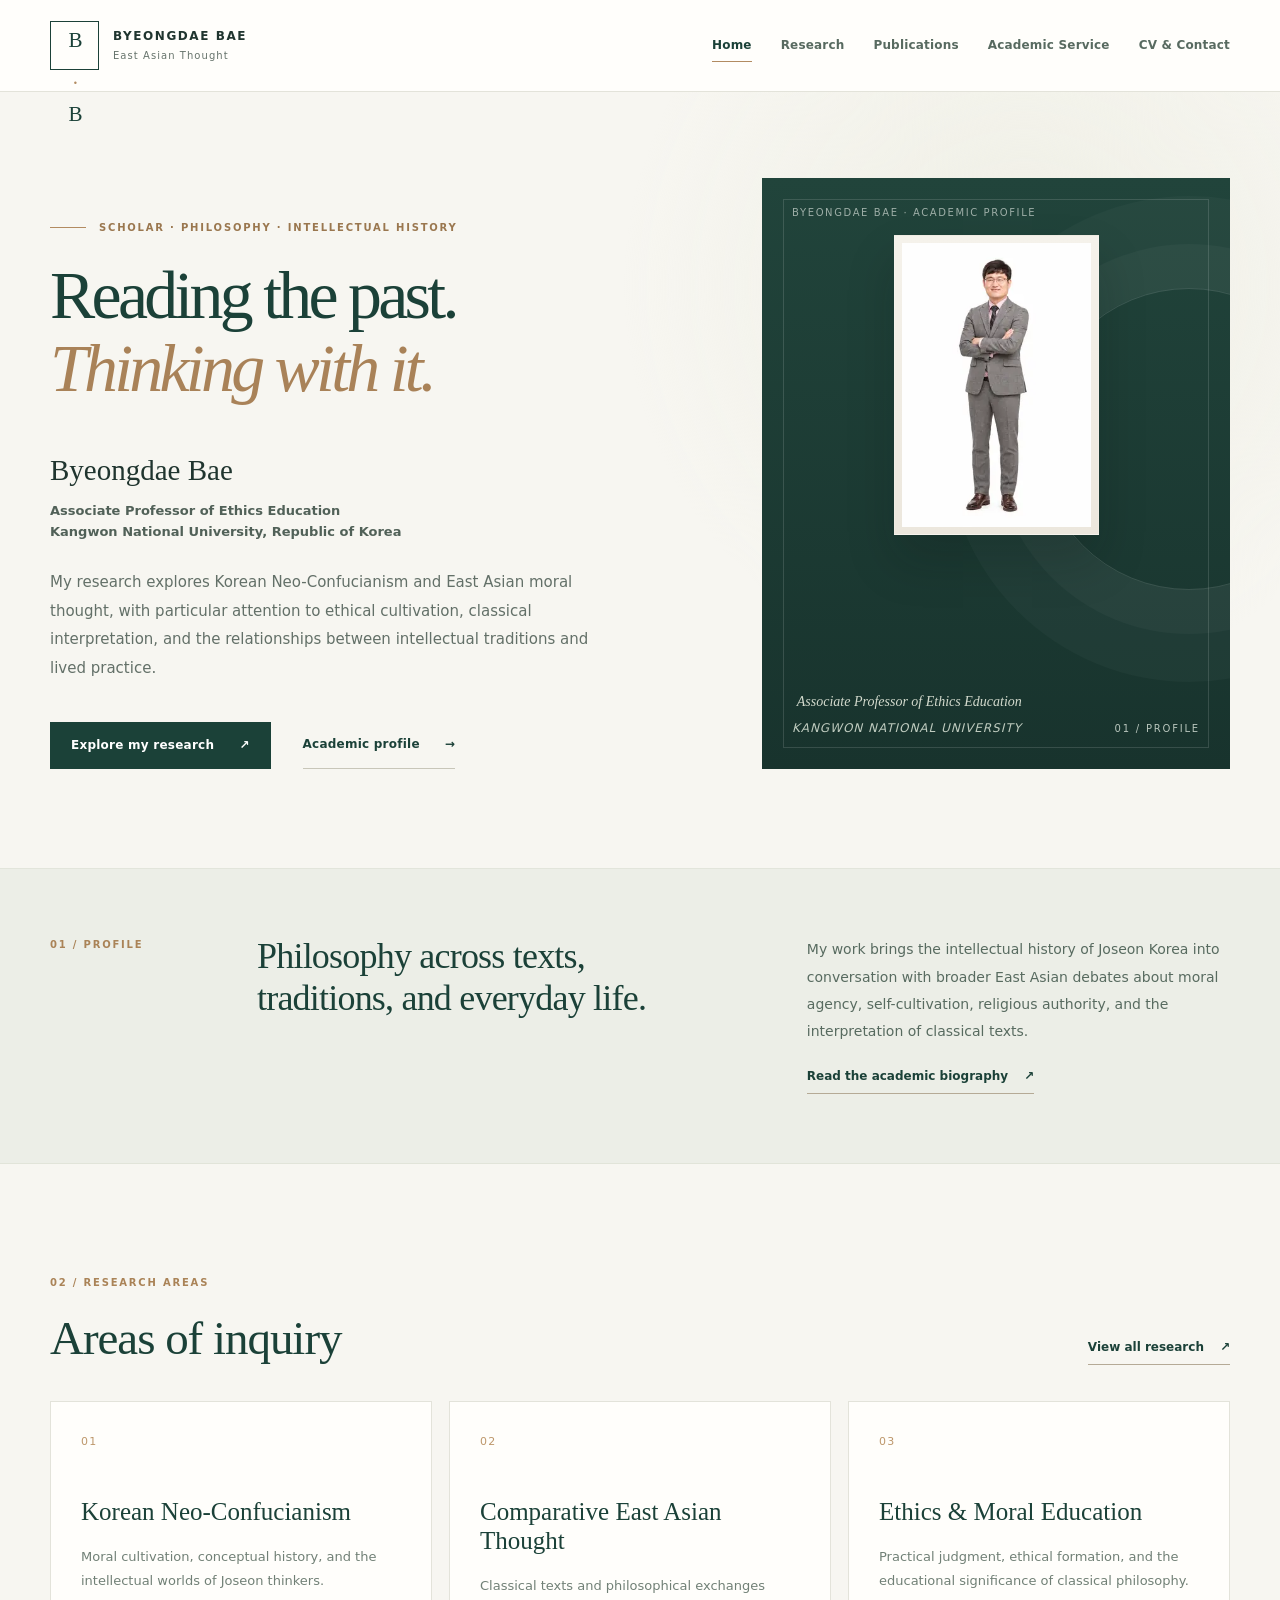
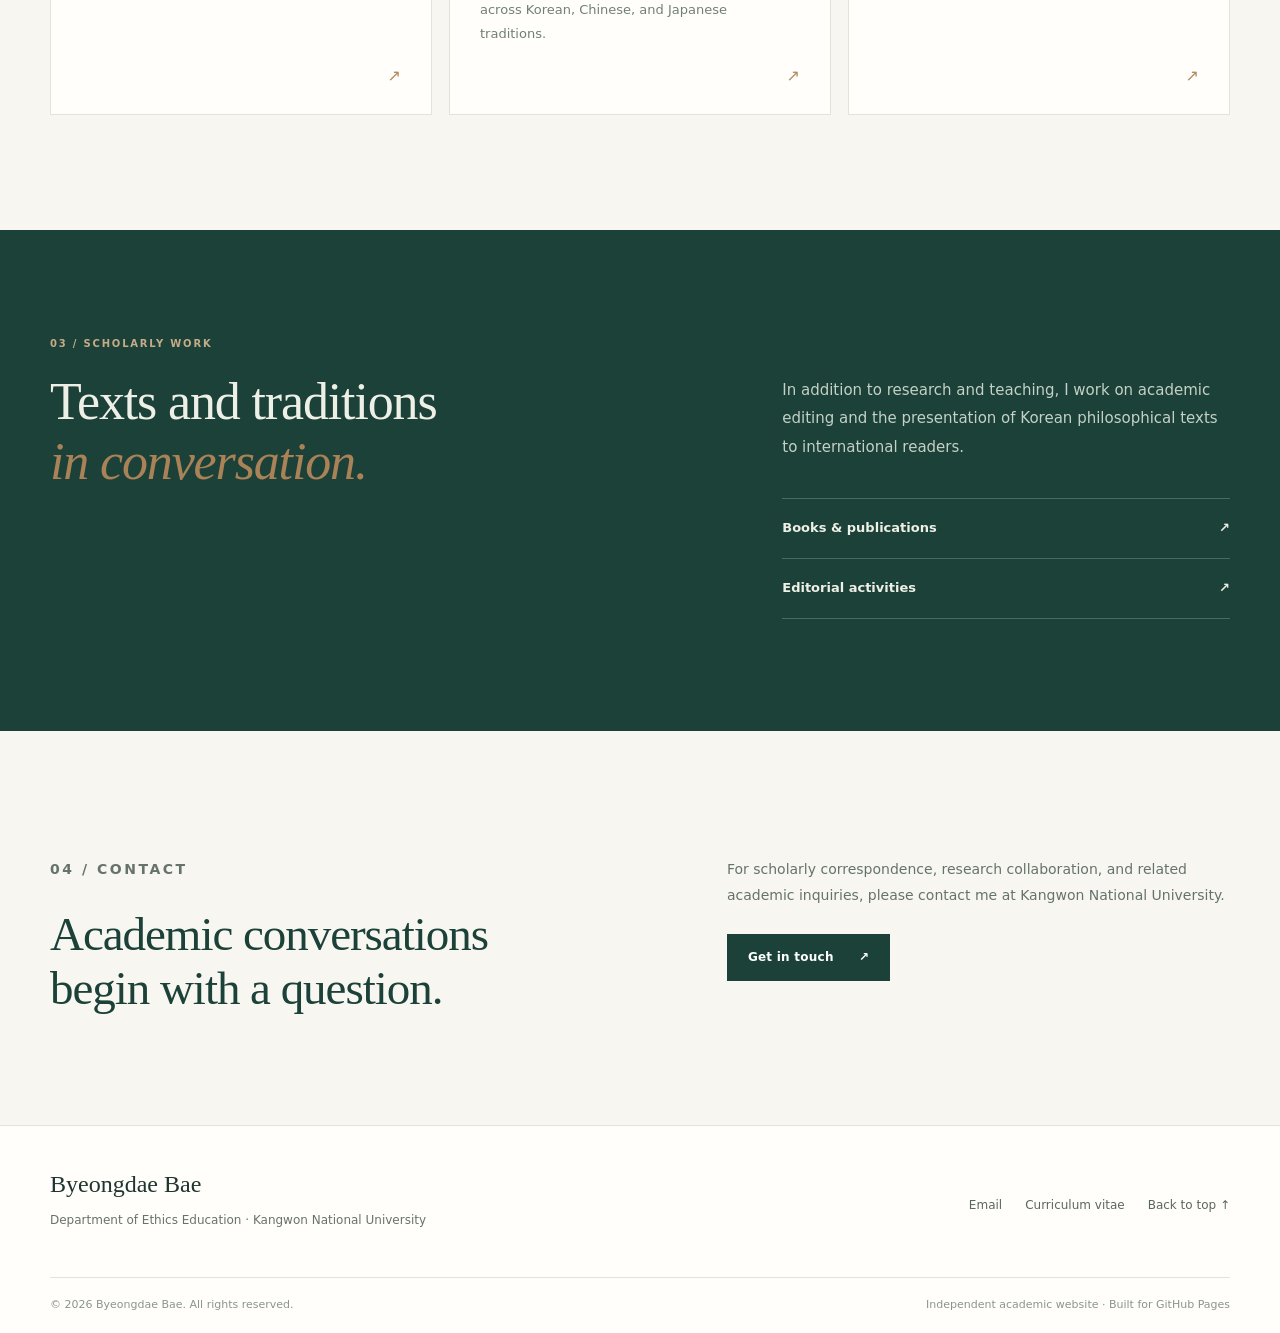
==== commit ecba9200: "Swap homepage and CV portraits with balanced sizing" ====
--- a/index.html
+++ b/index.html
@@ -17,7 +17,7 @@
 <p class="hero-role">Associate Professor of Ethics Education<br>Kangwon National University, Republic of Korea</p>
 <p class="hero-desc">My research explores Korean Neo-Confucianism and East Asian moral thought, with particular attention to ethical cultivation, classical interpretation, and the relationships between intellectual traditions and lived practice.</p>
 <div class="hero-actions"><a class="button button-primary" href="research.html">Explore my research <span aria-hidden="true">↗</span></a><a class="button button-text" href="cv.html">Academic profile <span aria-hidden="true">→</span></a></div></div>
-<div class="hero-art hero-portrait" aria-label="Portrait of Byeongdae Bae"><div class="portrait-meta">BYEONGDAE BAE · ACADEMIC PROFILE</div><figure class="portrait-frame"><img src="assets/profile-headshot.jpg" alt="Portrait of Byeongdae Bae in a suit and tie."></figure><div class="portrait-note"><p class="portrait-caption">Associate Professor of Ethics Education<span>Kangwon National University</span></p><div class="art-index">01 / PROFILE</div></div></div></div></section>
+<div class="hero-art hero-portrait" aria-label="Portrait of Byeongdae Bae"><div class="portrait-meta">BYEONGDAE BAE · ACADEMIC PROFILE</div><figure class="portrait-frame"><img src="assets/profile-standing-corrected.webp?v=3" alt="Full-length portrait of Byeongdae Bae in a gray suit, standing with arms folded."></figure><div class="portrait-note"><p class="portrait-caption">Associate Professor of Ethics Education<span>Kangwon National University</span></p><div class="art-index">01 / PROFILE</div></div></div></div></section>
 <section class="intro-band"><div class="shell band-grid"><span class="section-index">01 / PROFILE</span><div><h2>Philosophy across texts,<br>traditions, and everyday life.</h2></div><div><p>My work brings the intellectual history of Joseon Korea into conversation with broader East Asian debates about moral agency, self-cultivation, religious authority, and the interpretation of classical texts.</p><a class="inline-link" href="cv.html">Read the academic biography <span aria-hidden="true">↗</span></a></div></div></section>
 <section class="section shell"><div class="section-heading"><div><p class="section-index">02 / RESEARCH AREAS</p><h2>Areas of inquiry</h2></div><a class="inline-link" href="research.html">View all research <span aria-hidden="true">↗</span></a></div>
 <div class="research-grid"><a class="research-card" href="research.html#neo-confucianism"><span class="card-no">01</span><h3>Korean Neo-Confucianism</h3><p>Moral cultivation, conceptual history, and the intellectual worlds of Joseon thinkers.</p><span class="card-arrow">↗</span></a>
--- a/assets/style.css
+++ b/assets/style.css
@@ -9,3 +9,20 @@
 
 /* photographic profile additions */
 .hero-portrait{background:linear-gradient(180deg,#21443b 0%,#18332d 100%);padding:26px 30px 32px;align-items:stretch}.hero-portrait:after{right:-110px;top:110px;width:300px;height:300px;box-shadow:0 0 0 44px #ffffff08,0 0 0 92px #ffffff07}.portrait-meta{font-size:10px;letter-spacing:.16em;line-height:1.8;opacity:.76;color:#c5d0ca}.portrait-frame{margin:18px auto 16px;width:min(100%,320px);border:1px solid #ffffff28;padding:14px;background:linear-gradient(180deg,#f5f2eb 0%,#ece7dd 100%);box-shadow:0 26px 45px rgba(9,18,15,.18)}.portrait-frame img{display:block;width:100%;height:auto;object-fit:cover}.portrait-note{display:flex;justify-content:space-between;align-items:flex-end;gap:16px;margin-top:auto}.portrait-caption{font-family:var(--serif);font-size:18px;line-height:1.45;color:#f4efe4;margin:0}.portrait-caption span{display:block;font-family:var(--sans);font-size:12px;letter-spacing:.08em;text-transform:uppercase;color:#bfcbbf;margin-top:8px}.hero-portrait .art-index{position:static;color:#b8c5bc;margin-left:auto;white-space:nowrap}.cv-sidebar{display:flex;flex-direction:column;gap:28px}.sidebar-portrait{margin:0;background:var(--paper);border:1px solid var(--border);padding:16px 16px 14px;box-shadow:0 20px 34px rgba(32,53,47,.05)}.sidebar-portrait img{display:block;width:100%;height:auto}.sidebar-portrait figcaption{font-size:11px;letter-spacing:.14em;color:#8a6b48;text-transform:uppercase;text-align:right;margin-top:9px}.contact-card{margin-top:0}.aside-note{padding:2px 5px 0}@media(max-width:1020px){.portrait-frame{width:min(100%,285px)}}@media(max-width:760px){.hero-portrait{min-height:auto;padding:24px 24px 28px}.portrait-frame{width:min(100%,300px)}.portrait-note{align-items:flex-start;flex-direction:column}.hero-portrait .art-index{margin-left:0}.cv-sidebar{order:-1;gap:22px}.sidebar-portrait{max-width:340px}}@media(max-width:460px){.hero-portrait{padding:21px 21px 24px}.portrait-frame{padding:11px}.portrait-caption{font-size:16px}}
+
+
+/* Portrait size refinement — compact academic profile */
+.hero-portrait { min-height: 455px; }
+.portrait-frame { width: min(100%, 190px); padding: 8px; margin: 15px auto 12px; }
+.sidebar-portrait { width: min(100%, 205px); margin: 0 auto; padding: 10px; }
+@media (max-width: 1020px) { .portrait-frame { width: min(100%, 185px); } }
+@media (max-width: 760px) { .hero-portrait { min-height: 340px; } .portrait-frame { width: min(100%, 175px); } .sidebar-portrait { width: min(100%, 190px); } }
+@media (max-width: 460px) { .hero-portrait { min-height: 320px; } .portrait-frame { width: min(100%, 160px); } .sidebar-portrait { width: min(100%, 175px); } }
+
+
+/* Swapped photo placements: full-length on home, headshot on CV */
+.portrait-frame{width:min(100%,205px);padding:7px;margin:13px auto 12px}
+.sidebar-portrait{width:min(100%,170px);padding:8px}
+@media(max-width:1020px){.portrait-frame{width:min(100%,200px)}}
+@media(max-width:760px){.portrait-frame{width:min(100%,185px)}.sidebar-portrait{width:min(100%,160px)}}
+@media(max-width:460px){.portrait-frame{width:min(100%,170px)}.sidebar-portrait{width:min(100%,150px)}}
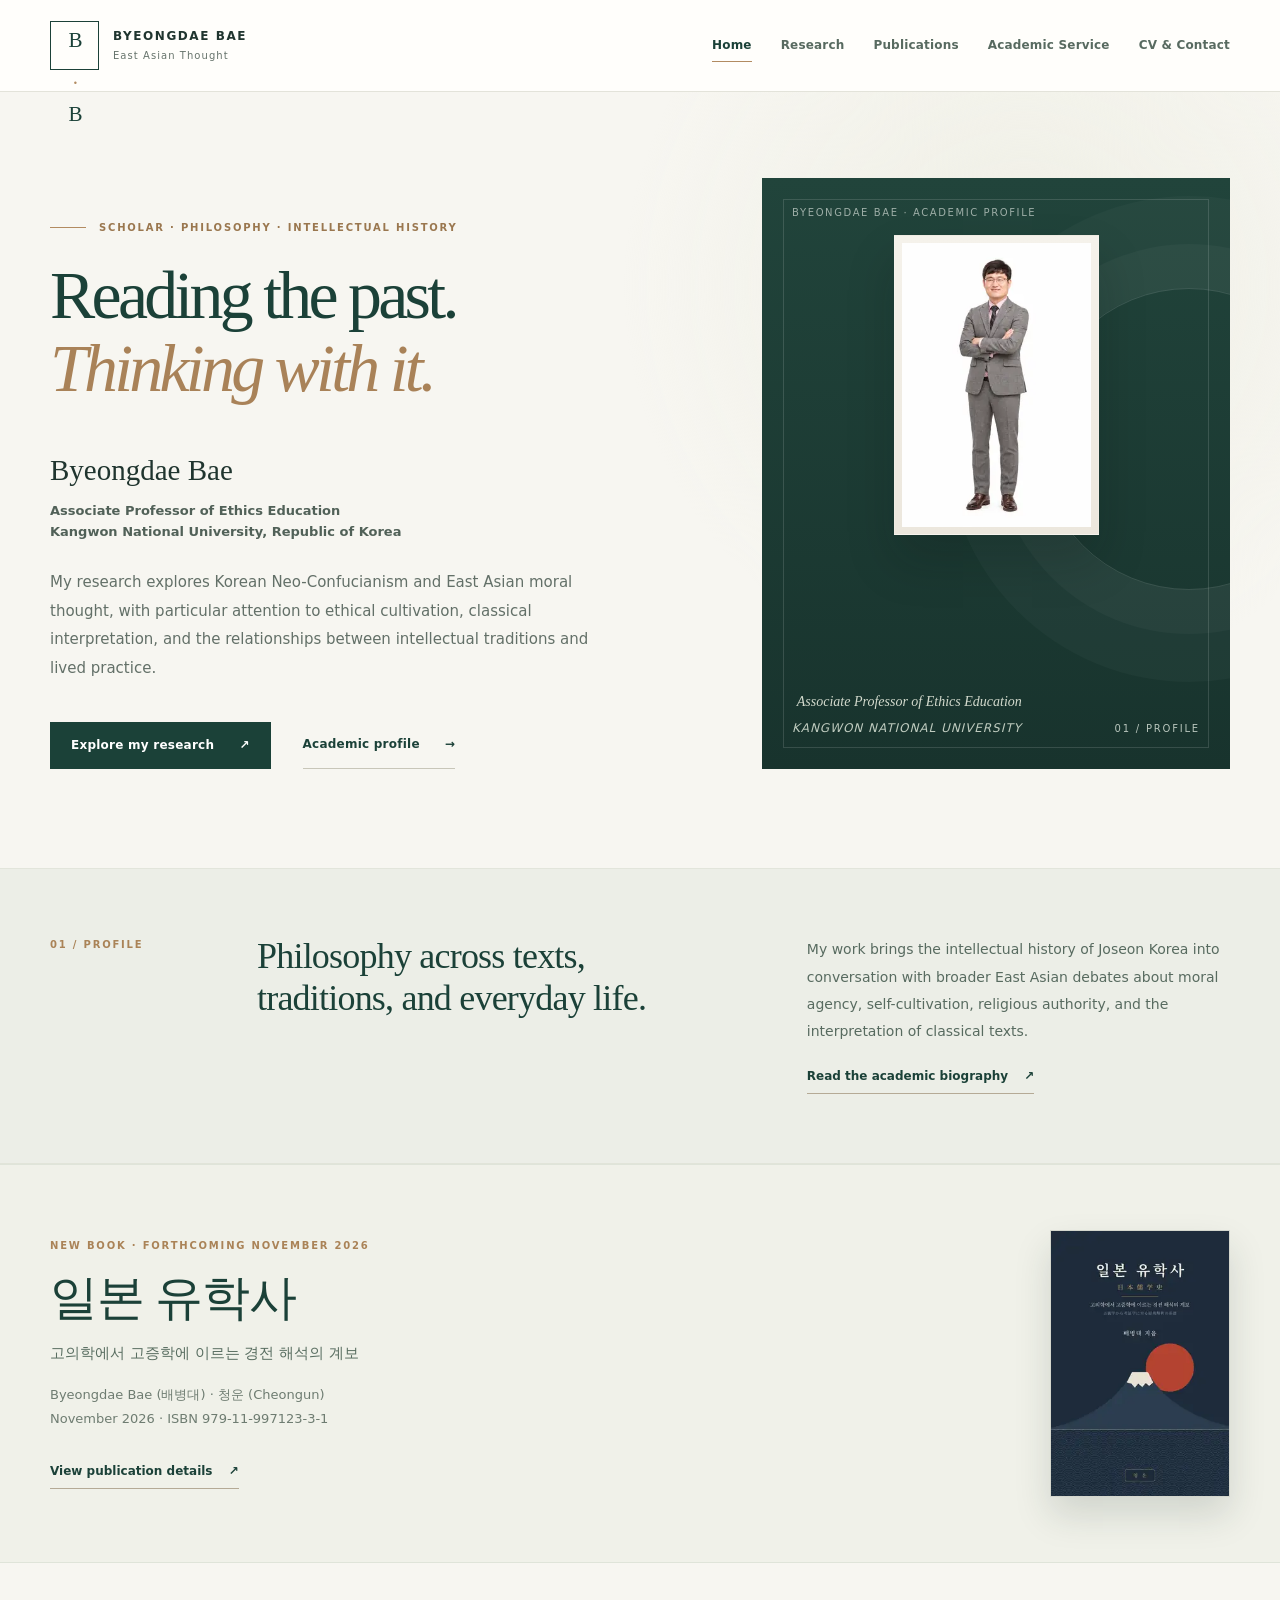
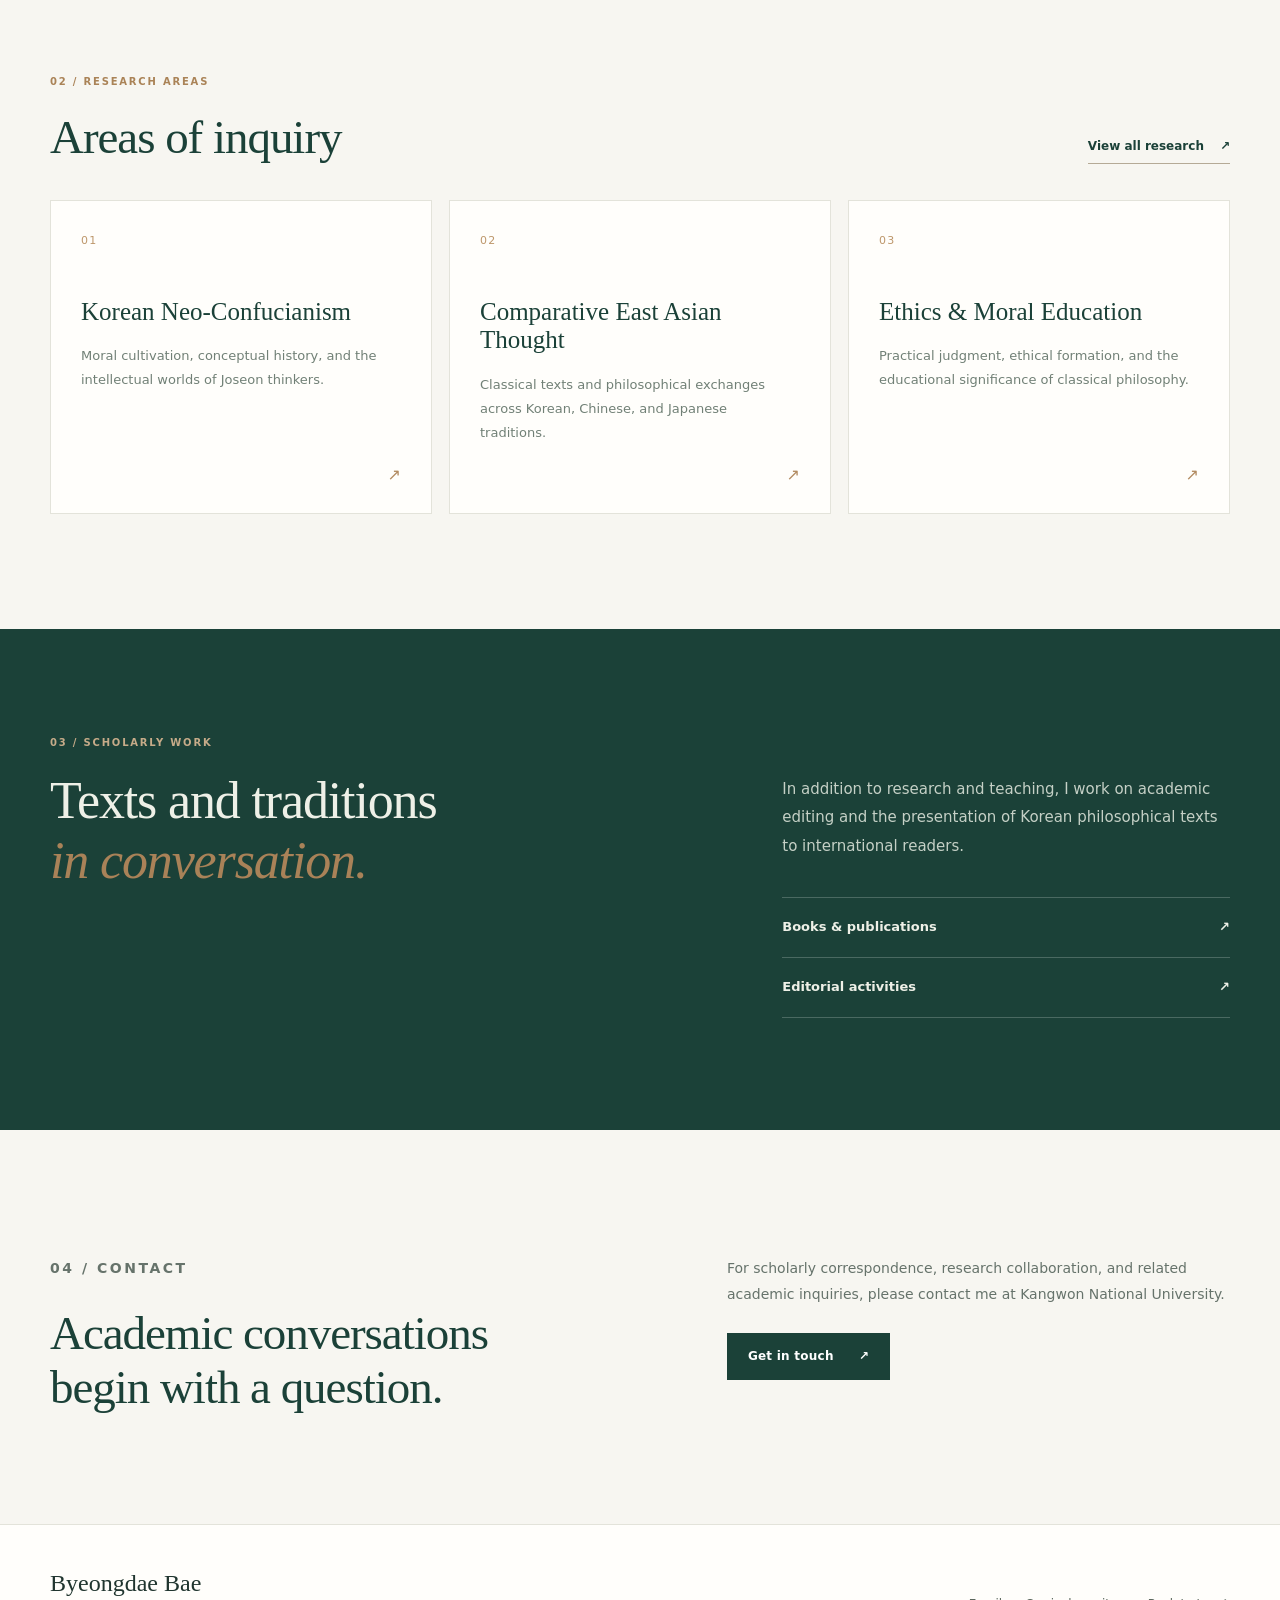
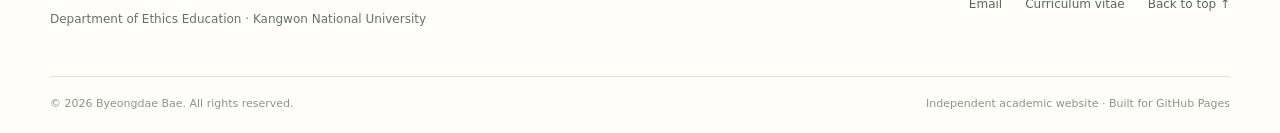
==== commit 7a111ef7: "Feature forthcoming Japanese Confucian history book on homepage" ====
--- a/index.html
+++ b/index.html
@@ -3,6 +3,18 @@
 <title>East Asian Thought &amp; Moral Philosophy | Byeongdae Bae</title><meta name="description" content="Academic website of Byeongdae Bae, Associate Professor of Ethics Education at Kangwon National University."><meta name="author" content="Byeongdae Bae">
 <meta property="og:type" content="website"><meta property="og:site_name" content="Byeongdae Bae — East Asian Thought"><meta property="og:title" content="East Asian Thought &amp; Moral Philosophy | Byeongdae Bae"><meta property="og:description" content="Academic website of Byeongdae Bae, Associate Professor of Ethics Education at Kangwon National University."><meta property="og:url" content="https://byongdae123-sketch.github.io/index.html">
 <link rel="canonical" href="https://byongdae123-sketch.github.io/index.html"><link rel="icon" href="assets/favicon.svg" type="image/svg+xml"><link rel="stylesheet" href="assets/style.css">
+<style>
+/* Featured monograph */
+.book-feature{background:#f0f1e9;border-block:1px solid #dfe4d9}
+.book-feature-inner{display:grid;grid-template-columns:minmax(0,1fr) 180px;gap:46px;align-items:center;padding:65px 0}
+.book-feature-copy .section-index{margin-bottom:14px}
+.book-feature-title{font-family:Georgia,"Times New Roman",serif;font-size:clamp(32px,4vw,48px);line-height:1.2;color:#1b4138;margin:0 0 14px}
+.book-feature-subtitle{color:#596e61;line-height:1.8;margin:0 0 16px;font-size:15px}
+.book-feature-meta{color:#6e7c71;font-size:13px;line-height:1.85;margin-bottom:25px}
+.book-feature-cover{display:block;width:100%;max-width:180px;height:auto;box-shadow:0 18px 34px #1a302a25;border:1px solid #d4d6cd}
+@media(max-width:640px){.book-feature-inner{grid-template-columns:minmax(0,1fr) 110px;gap:18px;padding:46px 0}.book-feature-cover{max-width:110px}.book-feature-title{font-size:32px}.book-feature-subtitle{font-size:13px}}
+@media(max-width:400px){.book-feature-inner{grid-template-columns:1fr}.book-feature-cover{width:140px;max-width:140px;grid-row:1}}
+</style>
 </head><body><a class="skip-link" href="#content">Skip to content</a>
 <header class="site-header" id="top"><div class="shell nav-shell">
 <a class="brand" href="index.html" aria-label="Byeongdae Bae homepage"><span class="brand-mark">B<span class="mark-dot">.</span>B</span><span class="brand-words">BYEONGDAE BAE<small>East Asian Thought</small></span></a>
@@ -19,6 +31,7 @@
 <div class="hero-actions"><a class="button button-primary" href="research.html">Explore my research <span aria-hidden="true">↗</span></a><a class="button button-text" href="cv.html">Academic profile <span aria-hidden="true">→</span></a></div></div>
 <div class="hero-art hero-portrait" aria-label="Portrait of Byeongdae Bae"><div class="portrait-meta">BYEONGDAE BAE · ACADEMIC PROFILE</div><figure class="portrait-frame"><img src="assets/profile-standing-corrected.webp?v=3" alt="Full-length portrait of Byeongdae Bae in a gray suit, standing with arms folded."></figure><div class="portrait-note"><p class="portrait-caption">Associate Professor of Ethics Education<span>Kangwon National University</span></p><div class="art-index">01 / PROFILE</div></div></div></div></section>
 <section class="intro-band"><div class="shell band-grid"><span class="section-index">01 / PROFILE</span><div><h2>Philosophy across texts,<br>traditions, and everyday life.</h2></div><div><p>My work brings the intellectual history of Joseon Korea into conversation with broader East Asian debates about moral agency, self-cultivation, religious authority, and the interpretation of classical texts.</p><a class="inline-link" href="cv.html">Read the academic biography <span aria-hidden="true">↗</span></a></div></div></section>
+<section class="book-feature" id="featured-book-japan"><div class="shell book-feature-inner"><div class="book-feature-copy"><p class="section-index">NEW BOOK · FORTHCOMING NOVEMBER 2026</p><h2 class="book-feature-title" lang="ko">일본 유학사</h2><p class="book-feature-subtitle" lang="ko">고의학에서 고증학에 이르는 경전 해석의 계보</p><p class="book-feature-meta">Byeongdae Bae (배병대) · 청운 (Cheongun)<br>November 2026 · ISBN 979-11-997123-3-1</p><a class="inline-link" href="publications.html#japanese-confucian-history">View publication details <span aria-hidden="true">↗</span></a></div><a href="publications.html#japanese-confucian-history" aria-label="View Japanese Confucian History book details"><img class="book-feature-cover" src="assets/japanese-confucian-history-cover.webp" width="180" height="270" alt="Book cover of 일본 유학사" loading="lazy" decoding="async"></a></div></section>
 <section class="section shell"><div class="section-heading"><div><p class="section-index">02 / RESEARCH AREAS</p><h2>Areas of inquiry</h2></div><a class="inline-link" href="research.html">View all research <span aria-hidden="true">↗</span></a></div>
 <div class="research-grid"><a class="research-card" href="research.html#neo-confucianism"><span class="card-no">01</span><h3>Korean Neo-Confucianism</h3><p>Moral cultivation, conceptual history, and the intellectual worlds of Joseon thinkers.</p><span class="card-arrow">↗</span></a>
 <a class="research-card" href="research.html#comparative"><span class="card-no">02</span><h3>Comparative East Asian Thought</h3><p>Classical texts and philosophical exchanges across Korean, Chinese, and Japanese traditions.</p><span class="card-arrow">↗</span></a>
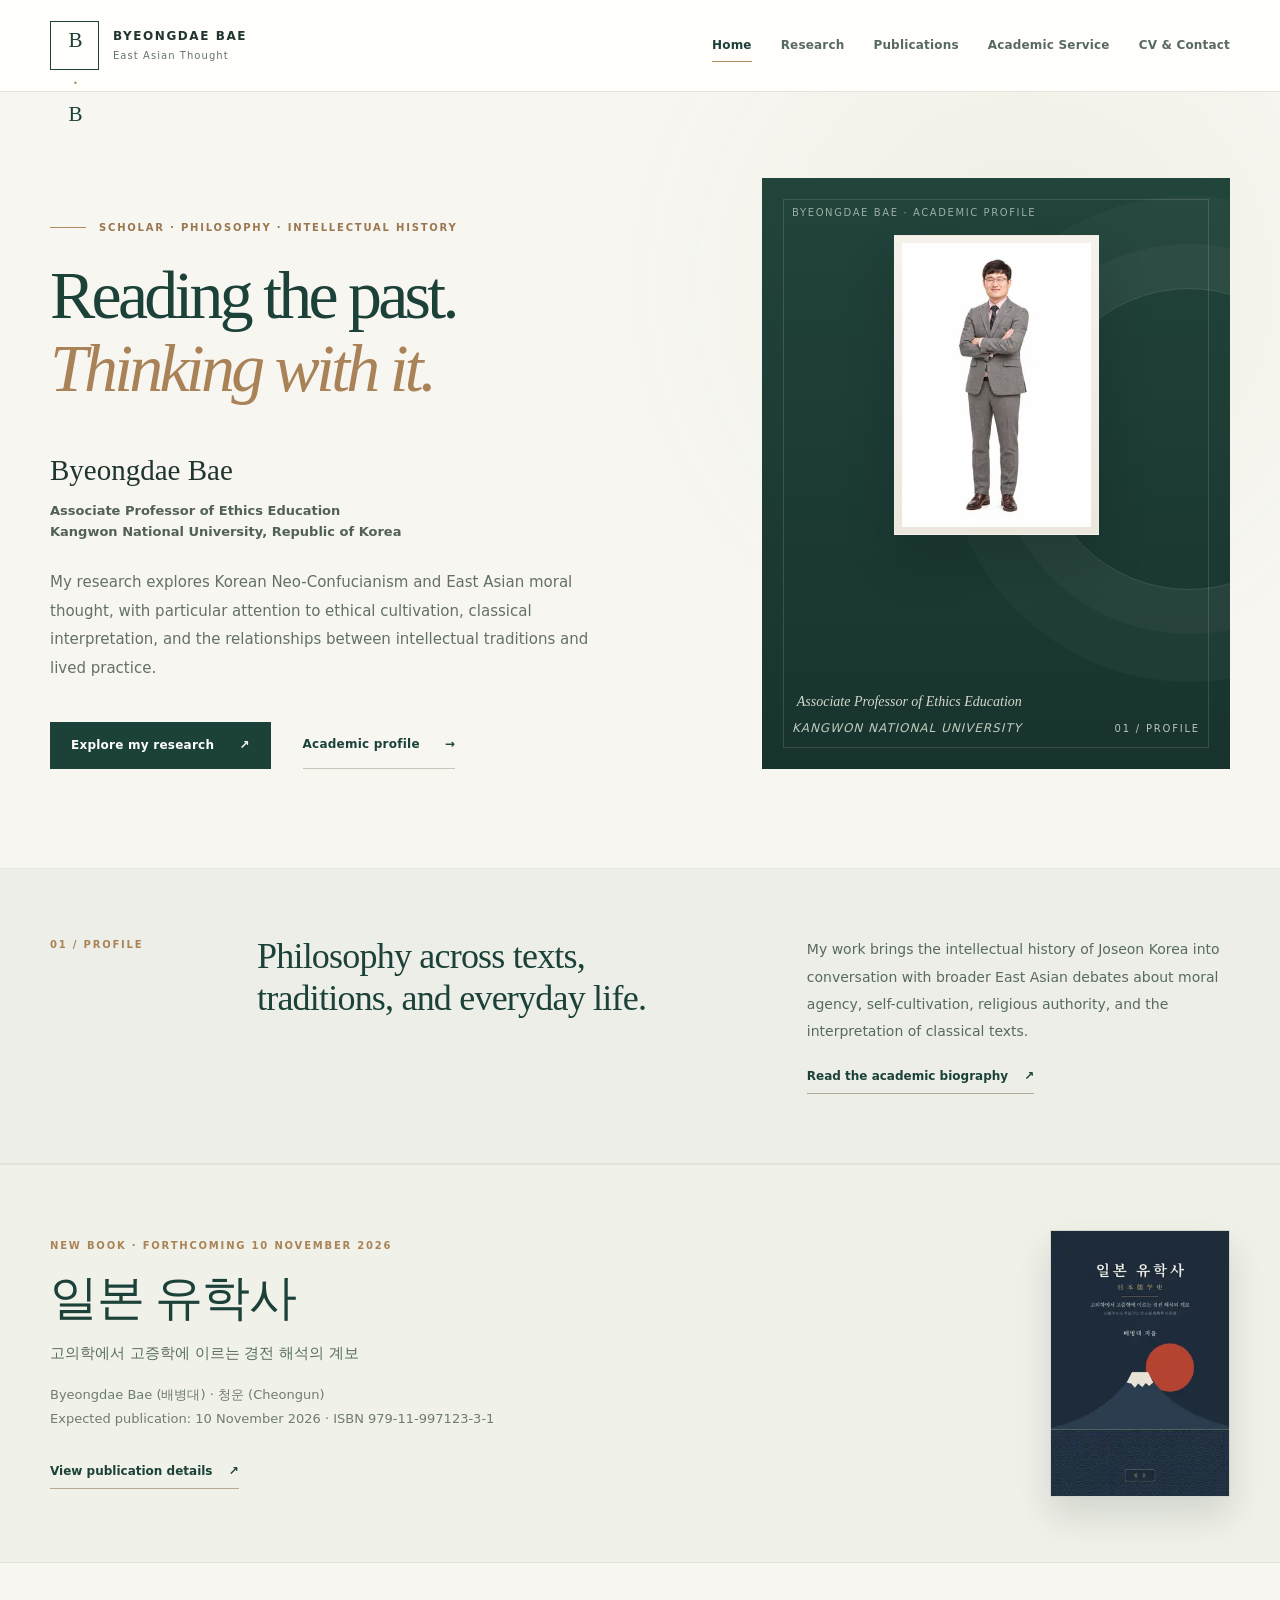
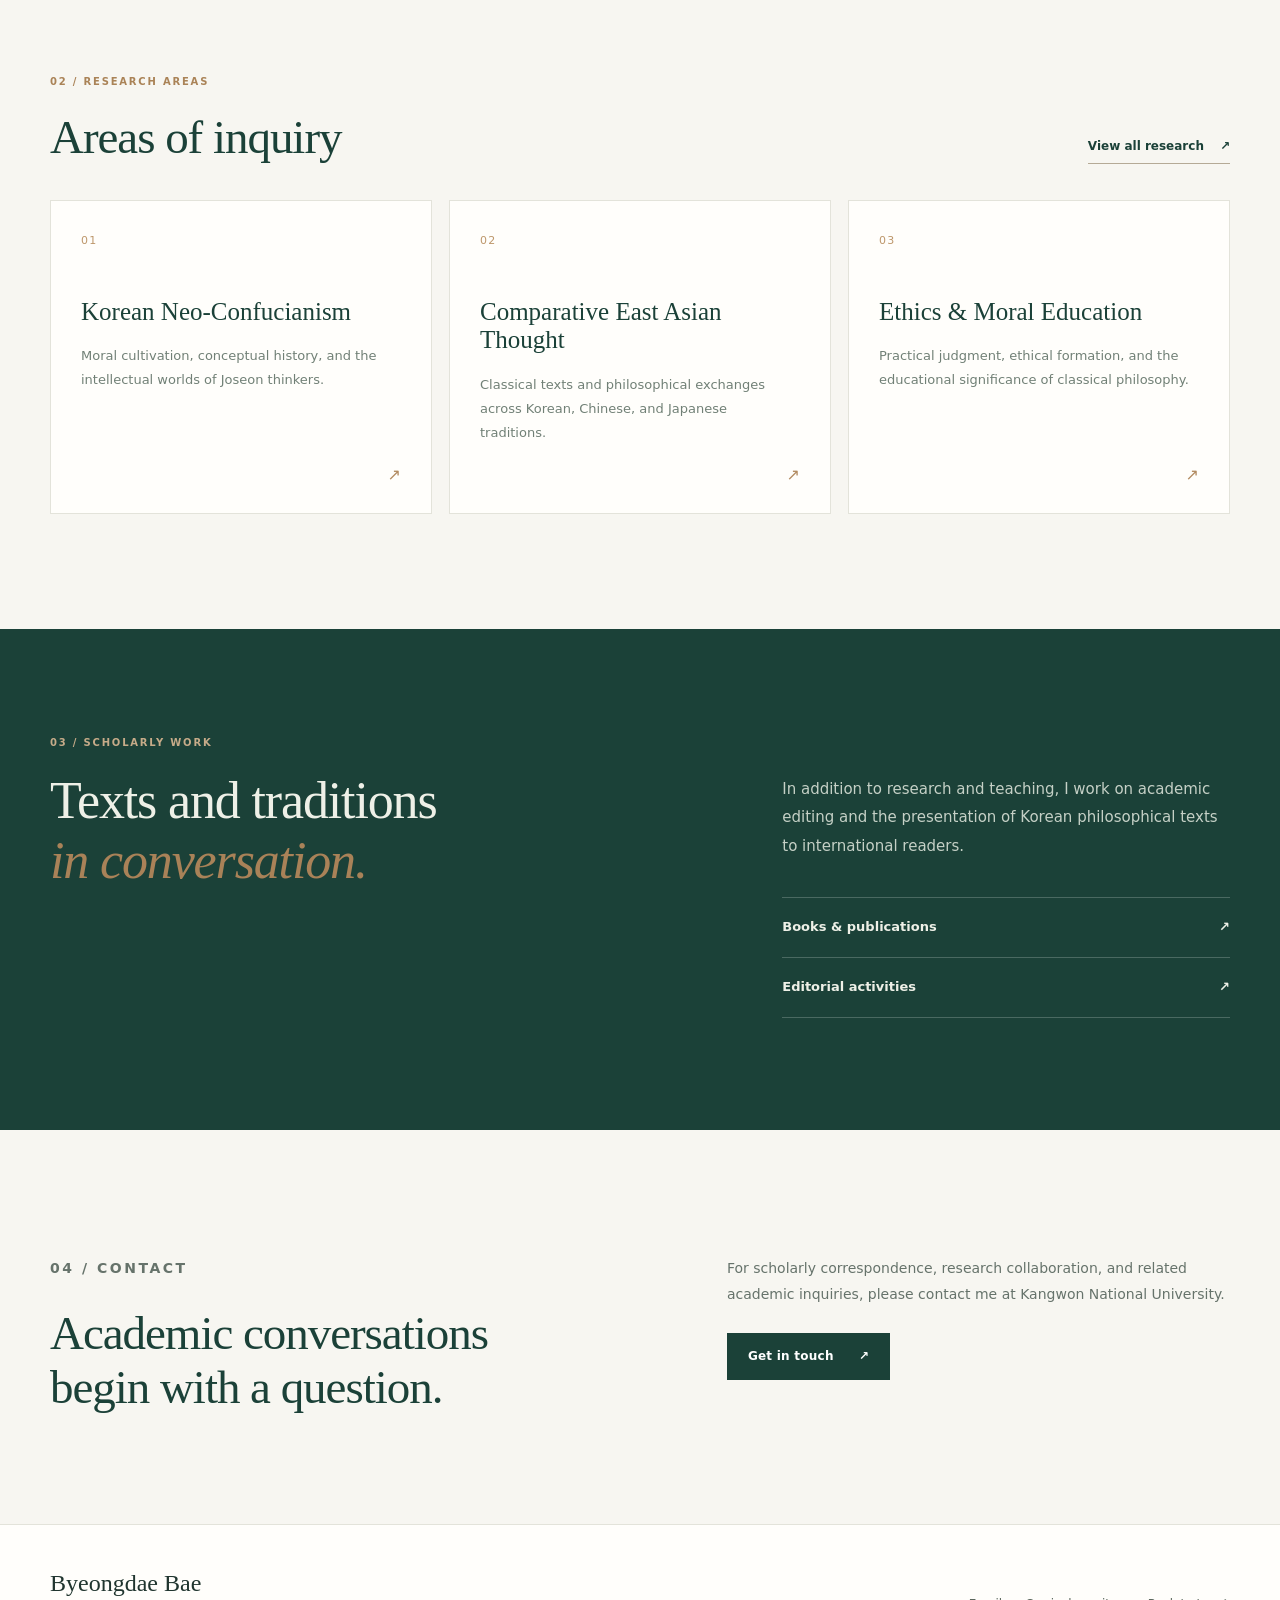
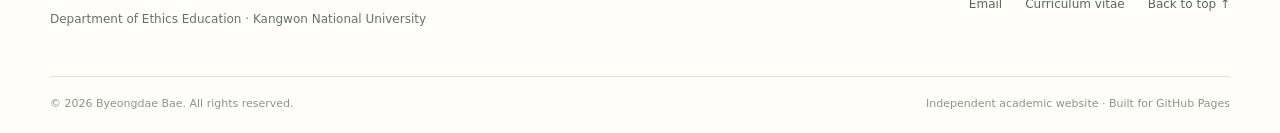
==== commit 93388509: "Set Japanese Confucian history planned publication date to 10 November 2026" ====
--- a/index.html
+++ b/index.html
@@ -31,7 +31,7 @@
 <div class="hero-actions"><a class="button button-primary" href="research.html">Explore my research <span aria-hidden="true">↗</span></a><a class="button button-text" href="cv.html">Academic profile <span aria-hidden="true">→</span></a></div></div>
 <div class="hero-art hero-portrait" aria-label="Portrait of Byeongdae Bae"><div class="portrait-meta">BYEONGDAE BAE · ACADEMIC PROFILE</div><figure class="portrait-frame"><img src="assets/profile-standing-corrected.webp?v=3" alt="Full-length portrait of Byeongdae Bae in a gray suit, standing with arms folded."></figure><div class="portrait-note"><p class="portrait-caption">Associate Professor of Ethics Education<span>Kangwon National University</span></p><div class="art-index">01 / PROFILE</div></div></div></div></section>
 <section class="intro-band"><div class="shell band-grid"><span class="section-index">01 / PROFILE</span><div><h2>Philosophy across texts,<br>traditions, and everyday life.</h2></div><div><p>My work brings the intellectual history of Joseon Korea into conversation with broader East Asian debates about moral agency, self-cultivation, religious authority, and the interpretation of classical texts.</p><a class="inline-link" href="cv.html">Read the academic biography <span aria-hidden="true">↗</span></a></div></div></section>
-<section class="book-feature" id="featured-book-japan"><div class="shell book-feature-inner"><div class="book-feature-copy"><p class="section-index">NEW BOOK · FORTHCOMING NOVEMBER 2026</p><h2 class="book-feature-title" lang="ko">일본 유학사</h2><p class="book-feature-subtitle" lang="ko">고의학에서 고증학에 이르는 경전 해석의 계보</p><p class="book-feature-meta">Byeongdae Bae (배병대) · 청운 (Cheongun)<br>November 2026 · ISBN 979-11-997123-3-1</p><a class="inline-link" href="publications.html#japanese-confucian-history">View publication details <span aria-hidden="true">↗</span></a></div><a href="publications.html#japanese-confucian-history" aria-label="View Japanese Confucian History book details"><img class="book-feature-cover" src="assets/japanese-confucian-history-cover.webp" width="180" height="270" alt="Book cover of 일본 유학사" loading="lazy" decoding="async"></a></div></section>
+<section class="book-feature" id="featured-book-japan"><div class="shell book-feature-inner"><div class="book-feature-copy"><p class="section-index">NEW BOOK · FORTHCOMING 10 NOVEMBER 2026</p><h2 class="book-feature-title" lang="ko">일본 유학사</h2><p class="book-feature-subtitle" lang="ko">고의학에서 고증학에 이르는 경전 해석의 계보</p><p class="book-feature-meta">Byeongdae Bae (배병대) · 청운 (Cheongun)<br>Expected publication: 10 November 2026 · ISBN 979-11-997123-3-1</p><a class="inline-link" href="publications.html#japanese-confucian-history">View publication details <span aria-hidden="true">↗</span></a></div><a href="publications.html#japanese-confucian-history" aria-label="View Japanese Confucian History book details"><img class="book-feature-cover" src="assets/japanese-confucian-history-cover.webp" width="180" height="270" alt="Book cover of 일본 유학사" loading="lazy" decoding="async"></a></div></section>
 <section class="section shell"><div class="section-heading"><div><p class="section-index">02 / RESEARCH AREAS</p><h2>Areas of inquiry</h2></div><a class="inline-link" href="research.html">View all research <span aria-hidden="true">↗</span></a></div>
 <div class="research-grid"><a class="research-card" href="research.html#neo-confucianism"><span class="card-no">01</span><h3>Korean Neo-Confucianism</h3><p>Moral cultivation, conceptual history, and the intellectual worlds of Joseon thinkers.</p><span class="card-arrow">↗</span></a>
 <a class="research-card" href="research.html#comparative"><span class="card-no">02</span><h3>Comparative East Asian Thought</h3><p>Classical texts and philosophical exchanges across Korean, Chinese, and Japanese traditions.</p><span class="card-arrow">↗</span></a>
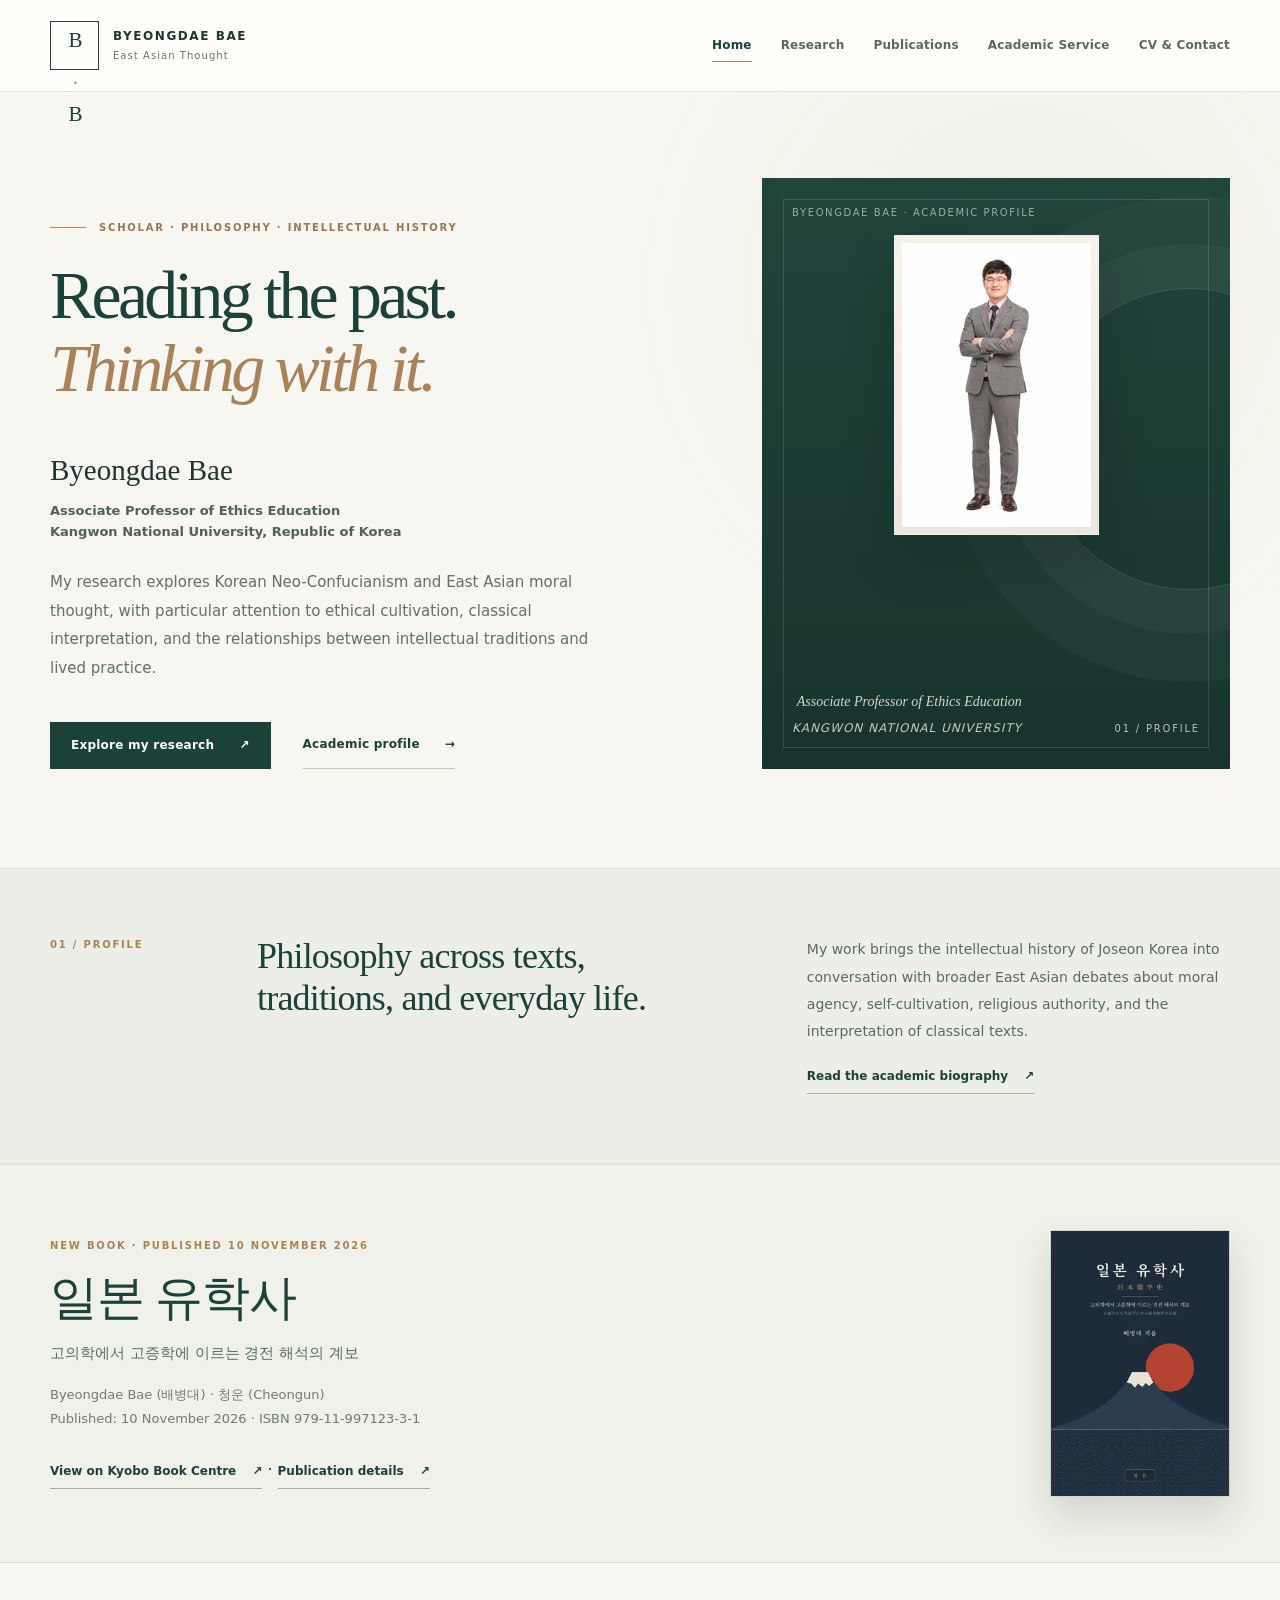
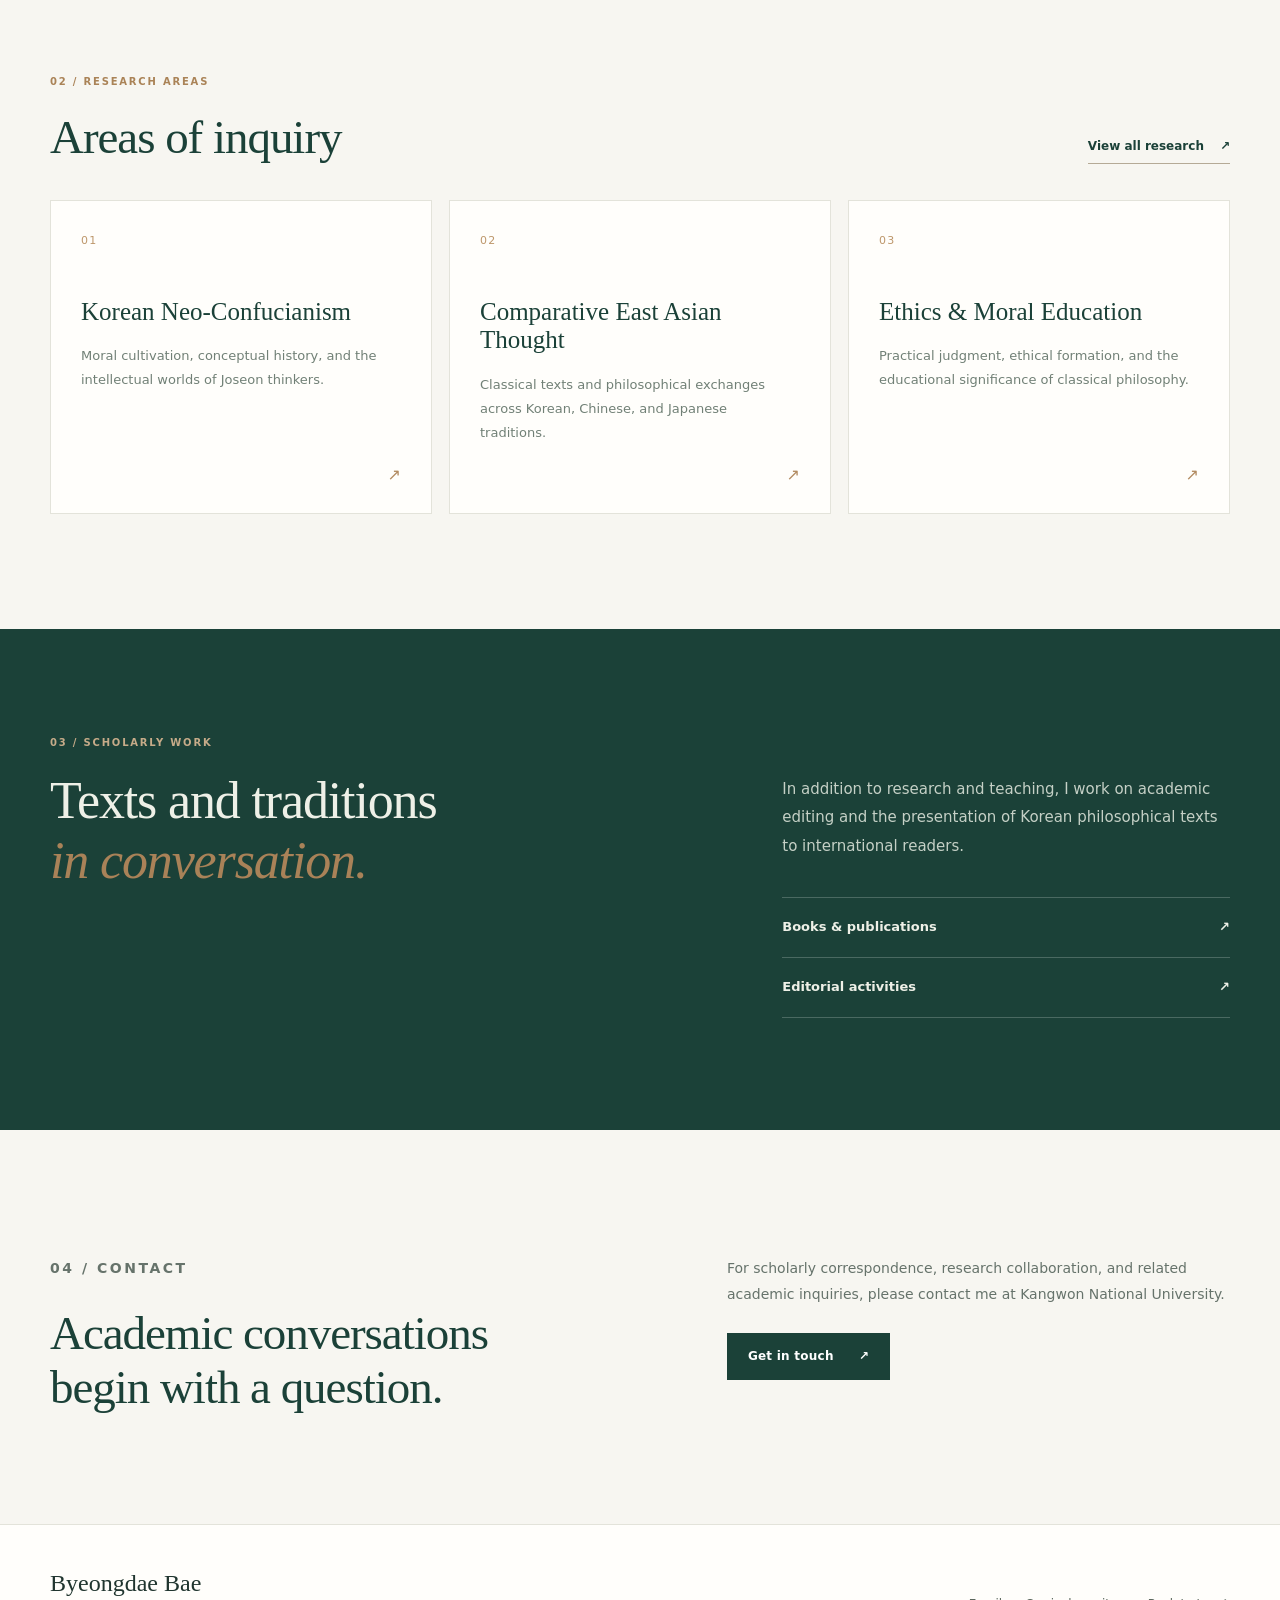
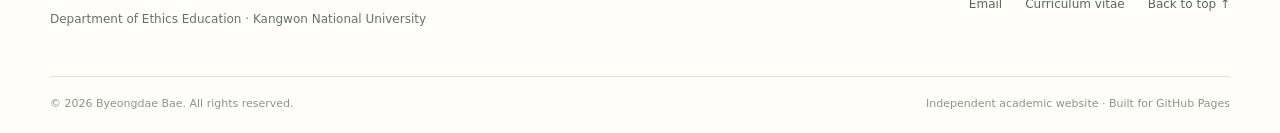
==== commit 876183cd: "Mark Japanese Confucian History published on Nov 10 and link Kyobo" ====
--- a/index.html
+++ b/index.html
@@ -31,7 +31,7 @@
 <div class="hero-actions"><a class="button button-primary" href="research.html">Explore my research <span aria-hidden="true">↗</span></a><a class="button button-text" href="cv.html">Academic profile <span aria-hidden="true">→</span></a></div></div>
 <div class="hero-art hero-portrait" aria-label="Portrait of Byeongdae Bae"><div class="portrait-meta">BYEONGDAE BAE · ACADEMIC PROFILE</div><figure class="portrait-frame"><img src="assets/profile-standing-corrected.webp?v=3" alt="Full-length portrait of Byeongdae Bae in a gray suit, standing with arms folded."></figure><div class="portrait-note"><p class="portrait-caption">Associate Professor of Ethics Education<span>Kangwon National University</span></p><div class="art-index">01 / PROFILE</div></div></div></div></section>
 <section class="intro-band"><div class="shell band-grid"><span class="section-index">01 / PROFILE</span><div><h2>Philosophy across texts,<br>traditions, and everyday life.</h2></div><div><p>My work brings the intellectual history of Joseon Korea into conversation with broader East Asian debates about moral agency, self-cultivation, religious authority, and the interpretation of classical texts.</p><a class="inline-link" href="cv.html">Read the academic biography <span aria-hidden="true">↗</span></a></div></div></section>
-<section class="book-feature" id="featured-book-japan"><div class="shell book-feature-inner"><div class="book-feature-copy"><p class="section-index">NEW BOOK · FORTHCOMING 10 NOVEMBER 2026</p><h2 class="book-feature-title" lang="ko">일본 유학사</h2><p class="book-feature-subtitle" lang="ko">고의학에서 고증학에 이르는 경전 해석의 계보</p><p class="book-feature-meta">Byeongdae Bae (배병대) · 청운 (Cheongun)<br>Expected publication: 10 November 2026 · ISBN 979-11-997123-3-1</p><a class="inline-link" href="publications.html#japanese-confucian-history">View publication details <span aria-hidden="true">↗</span></a></div><a href="publications.html#japanese-confucian-history" aria-label="View Japanese Confucian History book details"><img class="book-feature-cover" src="assets/japanese-confucian-history-cover.webp" width="180" height="270" alt="Book cover of 일본 유학사" loading="lazy" decoding="async"></a></div></section>
+<section class="book-feature" id="featured-book-japan"><div class="shell book-feature-inner"><div class="book-feature-copy"><p class="section-index">NEW BOOK · PUBLISHED 10 NOVEMBER 2026</p><h2 class="book-feature-title" lang="ko">일본 유학사</h2><p class="book-feature-subtitle" lang="ko">고의학에서 고증학에 이르는 경전 해석의 계보</p><p class="book-feature-meta">Byeongdae Bae (배병대) · 청운 (Cheongun)<br>Published: 10 November 2026 · ISBN 979-11-997123-3-1</p><a class="inline-link" href="https://product.kyobobook.co.kr/detail/S000221950482" target="_blank" rel="noopener noreferrer">View on Kyobo Book Centre <span aria-hidden="true">↗</span></a> · <a class="inline-link" href="publications.html#japanese-confucian-history">Publication details <span aria-hidden="true">↗</span></a></div><a href="https://product.kyobobook.co.kr/detail/S000221950482" target="_blank" rel="noopener noreferrer" aria-label="View 일본 유학사 on Kyobo Book Centre"><img class="book-feature-cover" src="assets/japanese-confucian-history-cover.webp" width="180" height="270" alt="Book cover of 일본 유학사" loading="lazy" decoding="async"></a></div></section>
 <section class="section shell"><div class="section-heading"><div><p class="section-index">02 / RESEARCH AREAS</p><h2>Areas of inquiry</h2></div><a class="inline-link" href="research.html">View all research <span aria-hidden="true">↗</span></a></div>
 <div class="research-grid"><a class="research-card" href="research.html#neo-confucianism"><span class="card-no">01</span><h3>Korean Neo-Confucianism</h3><p>Moral cultivation, conceptual history, and the intellectual worlds of Joseon thinkers.</p><span class="card-arrow">↗</span></a>
 <a class="research-card" href="research.html#comparative"><span class="card-no">02</span><h3>Comparative East Asian Thought</h3><p>Classical texts and philosophical exchanges across Korean, Chinese, and Japanese traditions.</p><span class="card-arrow">↗</span></a>
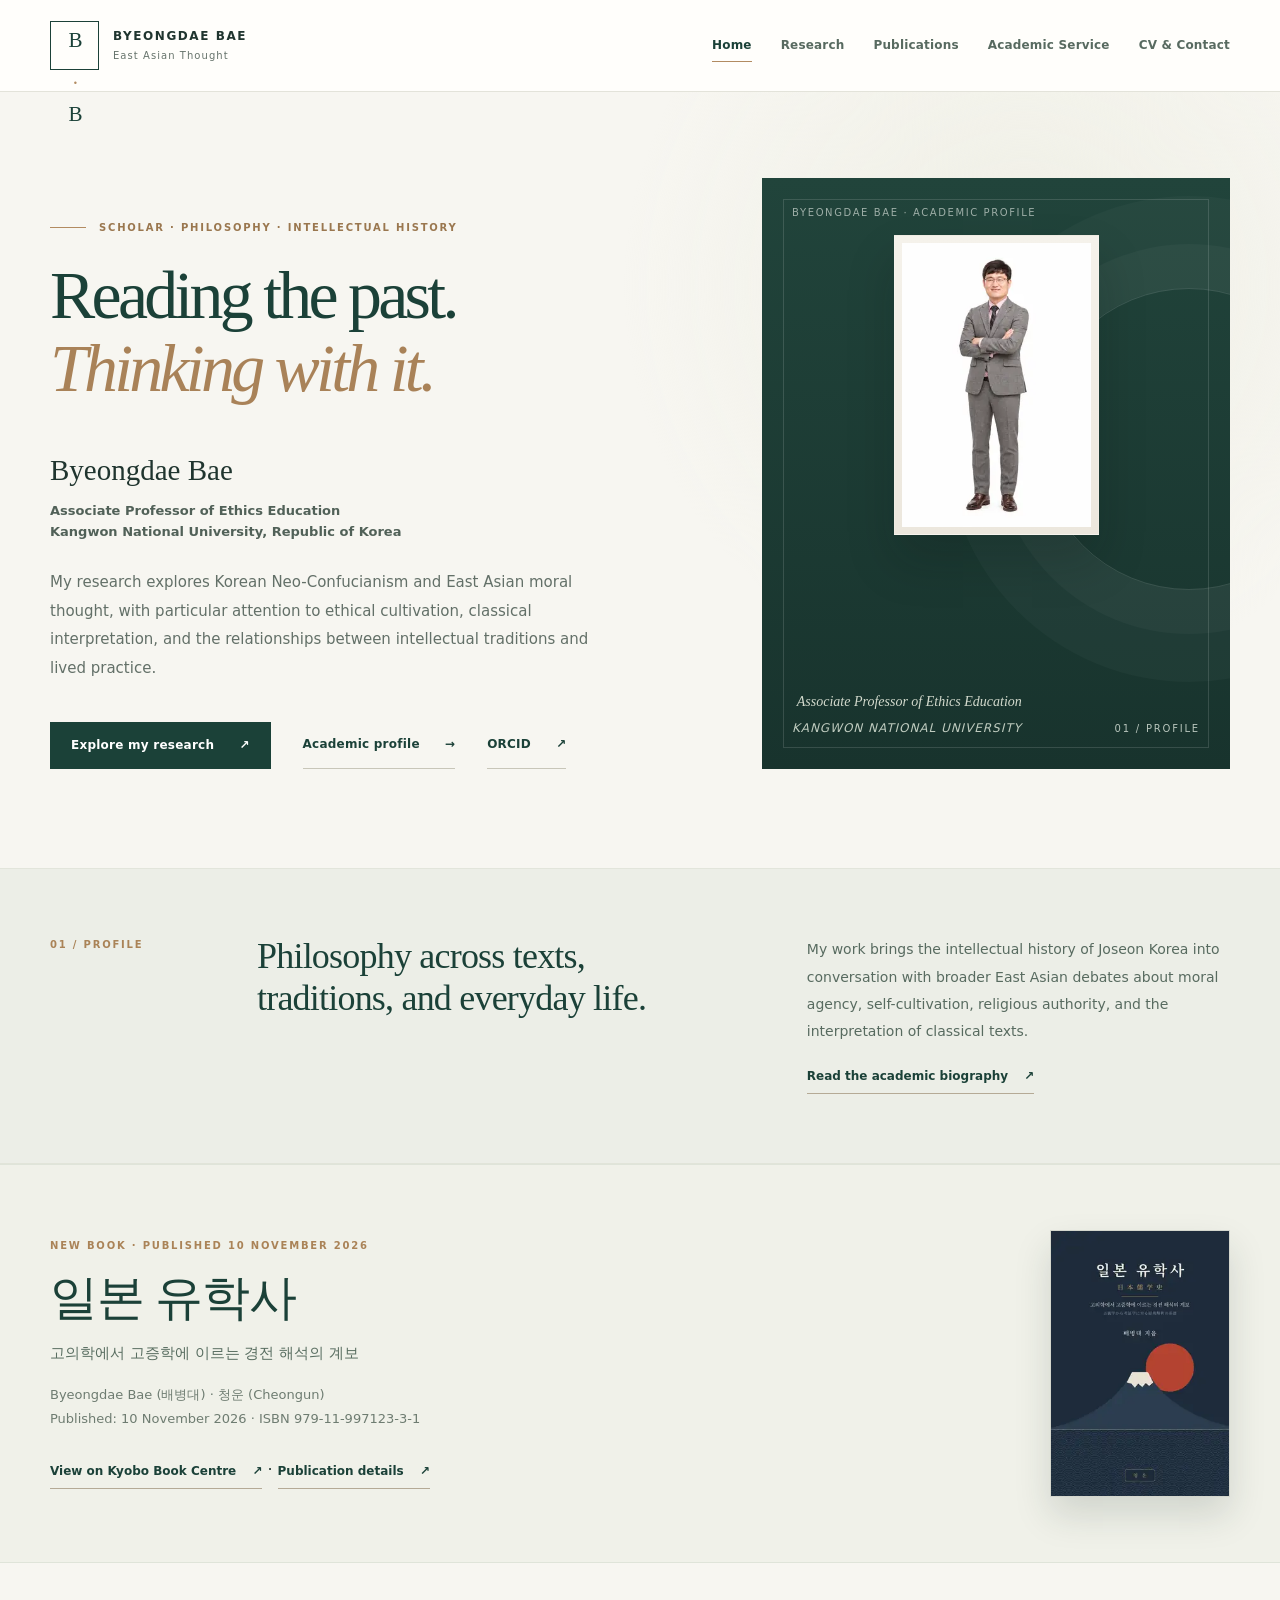
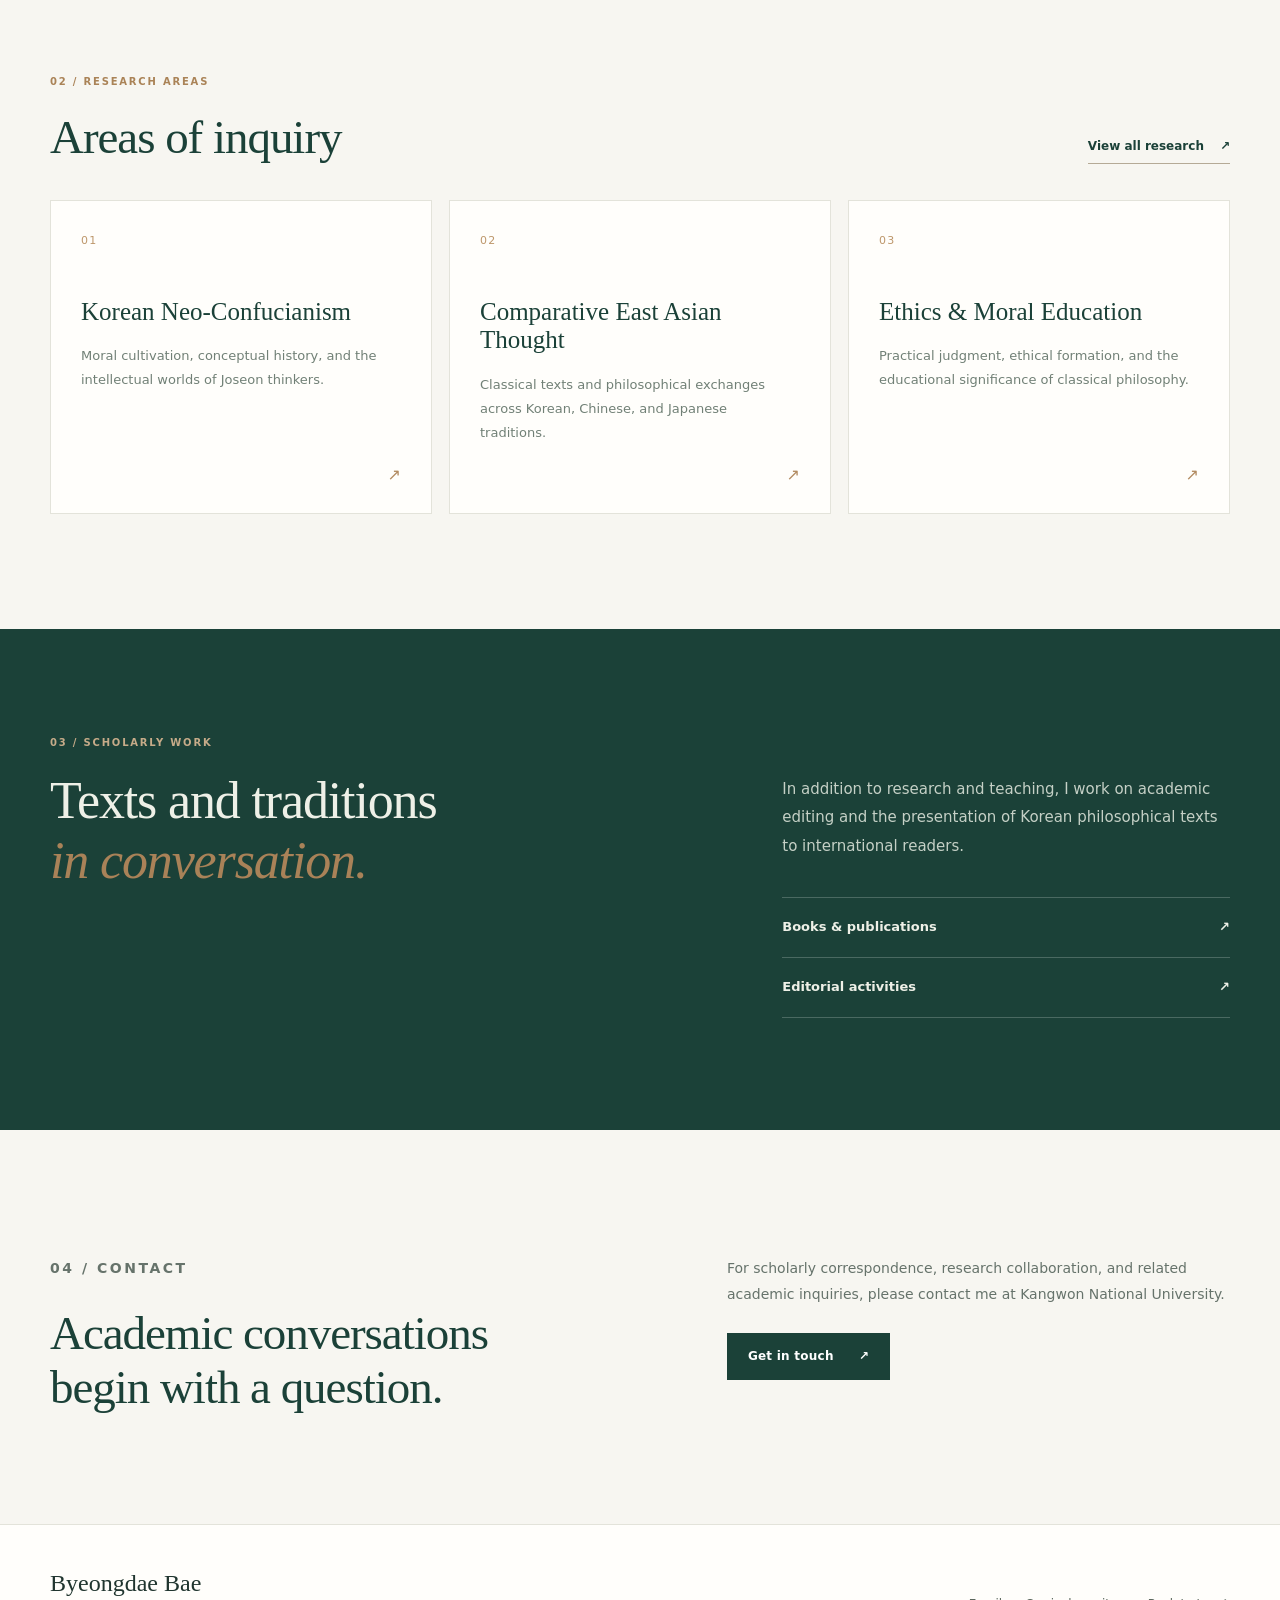
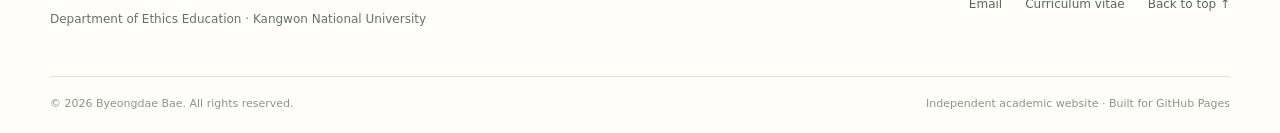
==== commit 45cc3574: "Add ORCID researcher identifier to academic profile" ====
--- a/index.html
+++ b/index.html
@@ -28,7 +28,7 @@
 <p class="hero-lead">Byeongdae Bae</p>
 <p class="hero-role">Associate Professor of Ethics Education<br>Kangwon National University, Republic of Korea</p>
 <p class="hero-desc">My research explores Korean Neo-Confucianism and East Asian moral thought, with particular attention to ethical cultivation, classical interpretation, and the relationships between intellectual traditions and lived practice.</p>
-<div class="hero-actions"><a class="button button-primary" href="research.html">Explore my research <span aria-hidden="true">↗</span></a><a class="button button-text" href="cv.html">Academic profile <span aria-hidden="true">→</span></a></div></div>
+<div class="hero-actions"><a class="button button-primary" href="research.html">Explore my research <span aria-hidden="true">↗</span></a><a class="button button-text" href="cv.html">Academic profile <span aria-hidden="true">→</span></a><a class="button button-text" href="https://orcid.org/0000-0002-0640-7122" target="_blank" rel="noopener noreferrer me" aria-label="ORCID researcher profile 0000-0002-0640-7122">ORCID <span aria-hidden="true">↗</span></a></div></div>
 <div class="hero-art hero-portrait" aria-label="Portrait of Byeongdae Bae"><div class="portrait-meta">BYEONGDAE BAE · ACADEMIC PROFILE</div><figure class="portrait-frame"><img src="assets/profile-standing-corrected.webp?v=3" alt="Full-length portrait of Byeongdae Bae in a gray suit, standing with arms folded."></figure><div class="portrait-note"><p class="portrait-caption">Associate Professor of Ethics Education<span>Kangwon National University</span></p><div class="art-index">01 / PROFILE</div></div></div></div></section>
 <section class="intro-band"><div class="shell band-grid"><span class="section-index">01 / PROFILE</span><div><h2>Philosophy across texts,<br>traditions, and everyday life.</h2></div><div><p>My work brings the intellectual history of Joseon Korea into conversation with broader East Asian debates about moral agency, self-cultivation, religious authority, and the interpretation of classical texts.</p><a class="inline-link" href="cv.html">Read the academic biography <span aria-hidden="true">↗</span></a></div></div></section>
 <section class="book-feature" id="featured-book-japan"><div class="shell book-feature-inner"><div class="book-feature-copy"><p class="section-index">NEW BOOK · PUBLISHED 10 NOVEMBER 2026</p><h2 class="book-feature-title" lang="ko">일본 유학사</h2><p class="book-feature-subtitle" lang="ko">고의학에서 고증학에 이르는 경전 해석의 계보</p><p class="book-feature-meta">Byeongdae Bae (배병대) · 청운 (Cheongun)<br>Published: 10 November 2026 · ISBN 979-11-997123-3-1</p><a class="inline-link" href="https://product.kyobobook.co.kr/detail/S000221950482" target="_blank" rel="noopener noreferrer">View on Kyobo Book Centre <span aria-hidden="true">↗</span></a> · <a class="inline-link" href="publications.html#japanese-confucian-history">Publication details <span aria-hidden="true">↗</span></a></div><a href="https://product.kyobobook.co.kr/detail/S000221950482" target="_blank" rel="noopener noreferrer" aria-label="View 일본 유학사 on Kyobo Book Centre"><img class="book-feature-cover" src="assets/japanese-confucian-history-cover.webp" width="180" height="270" alt="Book cover of 일본 유학사" loading="lazy" decoding="async"></a></div></section>
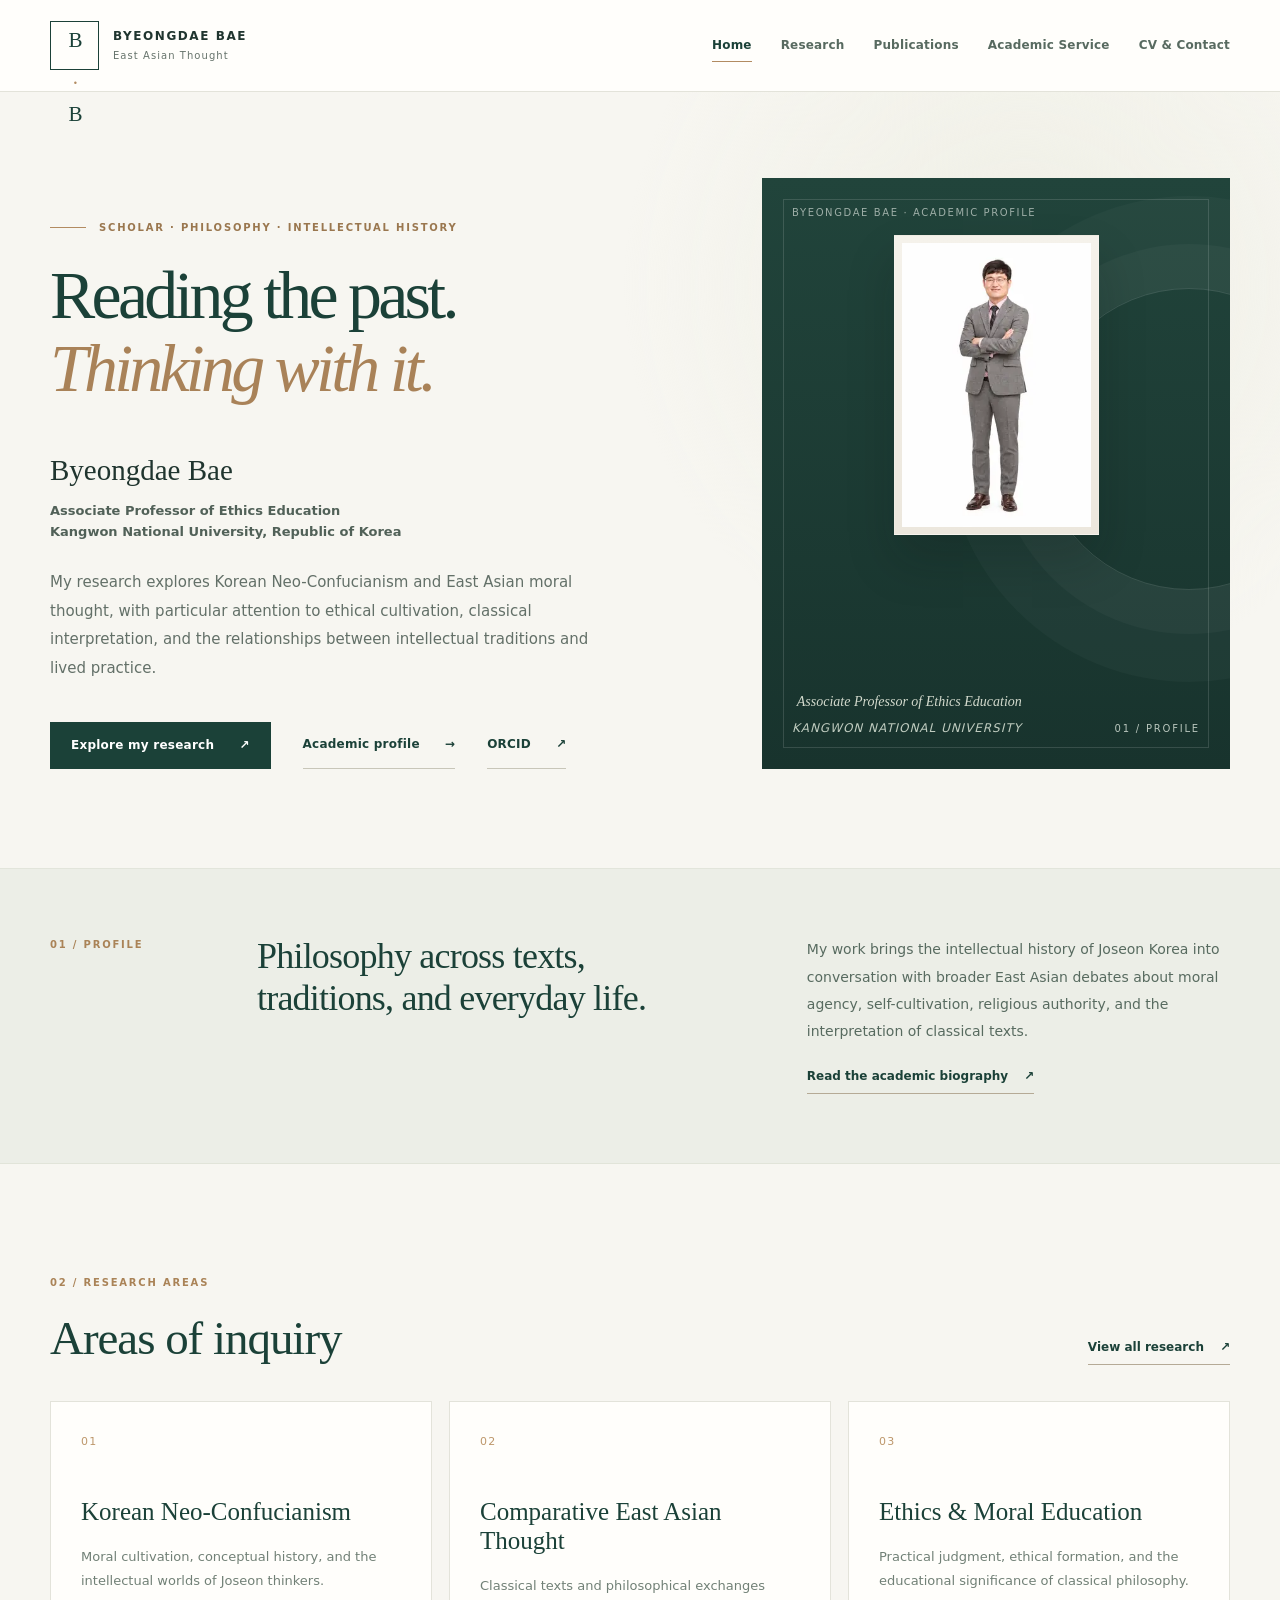
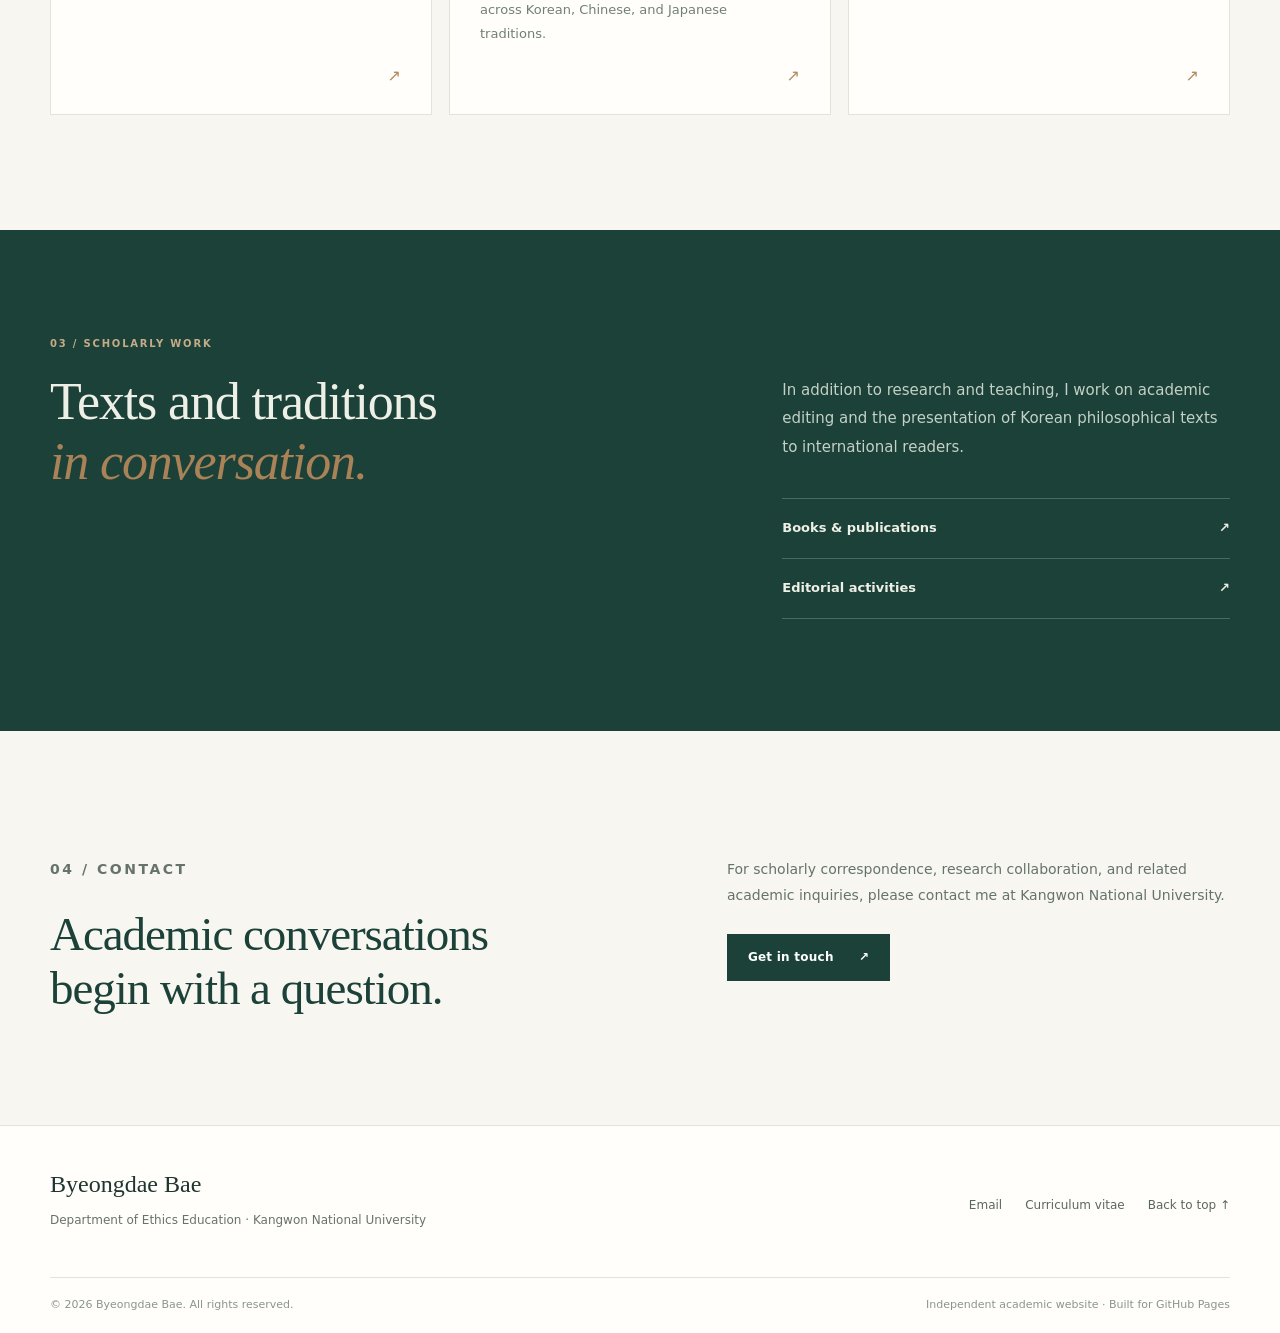
==== commit 7eac9610: "Remove Japanese Confucian history book from homepage" ====
--- a/index.html
+++ b/index.html
@@ -31,7 +31,6 @@
 <div class="hero-actions"><a class="button button-primary" href="research.html">Explore my research <span aria-hidden="true">↗</span></a><a class="button button-text" href="cv.html">Academic profile <span aria-hidden="true">→</span></a><a class="button button-text" href="https://orcid.org/0000-0002-0640-7122" target="_blank" rel="noopener noreferrer me" aria-label="ORCID researcher profile 0000-0002-0640-7122">ORCID <span aria-hidden="true">↗</span></a></div></div>
 <div class="hero-art hero-portrait" aria-label="Portrait of Byeongdae Bae"><div class="portrait-meta">BYEONGDAE BAE · ACADEMIC PROFILE</div><figure class="portrait-frame"><img src="assets/profile-standing-corrected.webp?v=3" alt="Full-length portrait of Byeongdae Bae in a gray suit, standing with arms folded."></figure><div class="portrait-note"><p class="portrait-caption">Associate Professor of Ethics Education<span>Kangwon National University</span></p><div class="art-index">01 / PROFILE</div></div></div></div></section>
 <section class="intro-band"><div class="shell band-grid"><span class="section-index">01 / PROFILE</span><div><h2>Philosophy across texts,<br>traditions, and everyday life.</h2></div><div><p>My work brings the intellectual history of Joseon Korea into conversation with broader East Asian debates about moral agency, self-cultivation, religious authority, and the interpretation of classical texts.</p><a class="inline-link" href="cv.html">Read the academic biography <span aria-hidden="true">↗</span></a></div></div></section>
-<section class="book-feature" id="featured-book-japan"><div class="shell book-feature-inner"><div class="book-feature-copy"><p class="section-index">NEW BOOK · PUBLISHED 10 NOVEMBER 2026</p><h2 class="book-feature-title" lang="ko">일본 유학사</h2><p class="book-feature-subtitle" lang="ko">고의학에서 고증학에 이르는 경전 해석의 계보</p><p class="book-feature-meta">Byeongdae Bae (배병대) · 청운 (Cheongun)<br>Published: 10 November 2026 · ISBN 979-11-997123-3-1</p><a class="inline-link" href="https://product.kyobobook.co.kr/detail/S000221950482" target="_blank" rel="noopener noreferrer">View on Kyobo Book Centre <span aria-hidden="true">↗</span></a> · <a class="inline-link" href="publications.html#japanese-confucian-history">Publication details <span aria-hidden="true">↗</span></a></div><a href="https://product.kyobobook.co.kr/detail/S000221950482" target="_blank" rel="noopener noreferrer" aria-label="View 일본 유학사 on Kyobo Book Centre"><img class="book-feature-cover" src="assets/japanese-confucian-history-cover.webp" width="180" height="270" alt="Book cover of 일본 유학사" loading="lazy" decoding="async"></a></div></section>
 <section class="section shell"><div class="section-heading"><div><p class="section-index">02 / RESEARCH AREAS</p><h2>Areas of inquiry</h2></div><a class="inline-link" href="research.html">View all research <span aria-hidden="true">↗</span></a></div>
 <div class="research-grid"><a class="research-card" href="research.html#neo-confucianism"><span class="card-no">01</span><h3>Korean Neo-Confucianism</h3><p>Moral cultivation, conceptual history, and the intellectual worlds of Joseon thinkers.</p><span class="card-arrow">↗</span></a>
 <a class="research-card" href="research.html#comparative"><span class="card-no">02</span><h3>Comparative East Asian Thought</h3><p>Classical texts and philosophical exchanges across Korean, Chinese, and Japanese traditions.</p><span class="card-arrow">↗</span></a>
